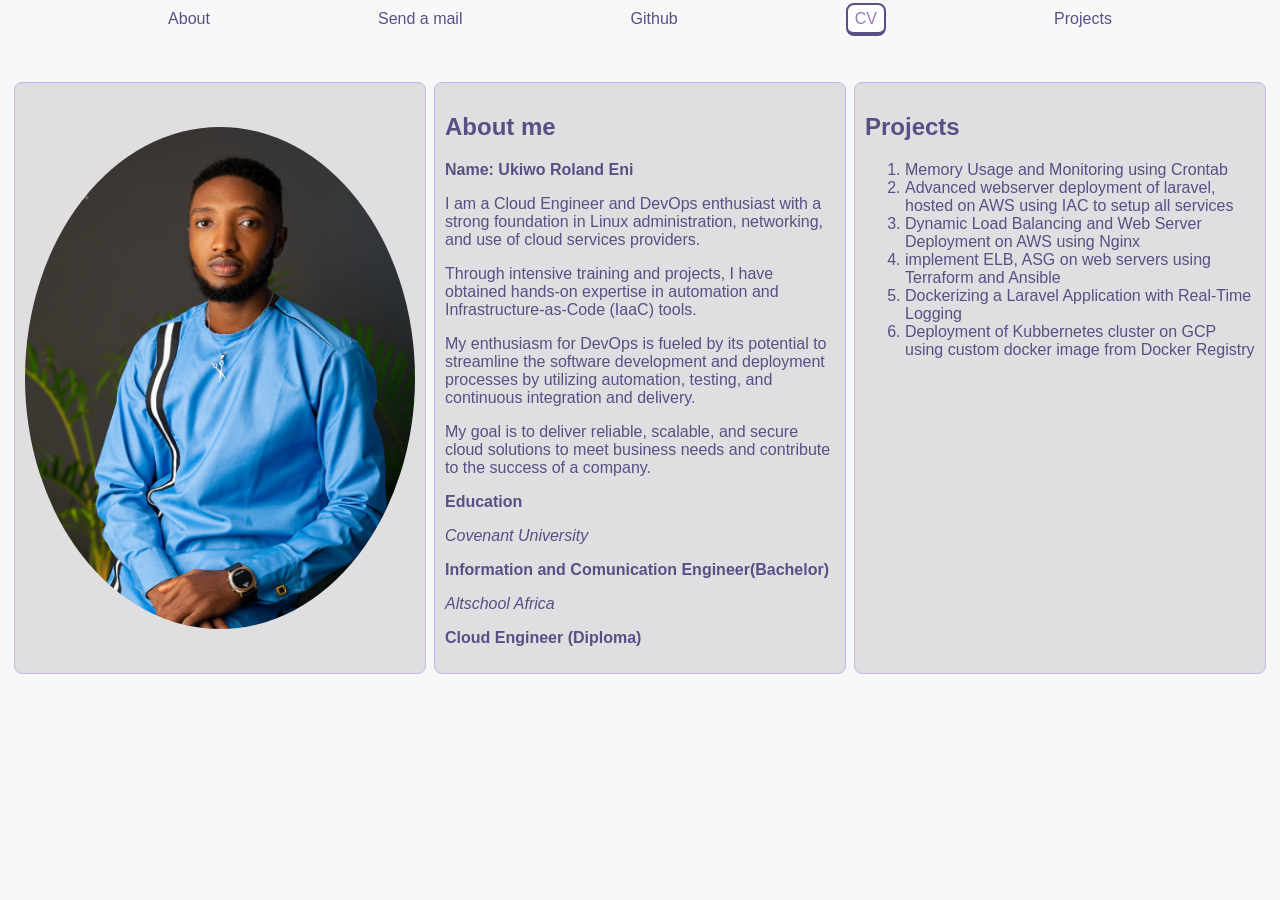
==== index.html @ a283a252 "Edited education" ====
<!DOCTYPE html>
<html lang="en">
<head>
    <meta charset="UTF-8">
    <meta http-equiv="X-UA-Compatible" content="IE=edge">
    <meta name="viewport" content="width=device-width, initial-scale=1.0">
    <link rel="stylesheet" href="style.css">
    <title>cloud Engineer</title>
</head> 
<body>
  <nav class="navbar">
    <div><a href="#">About</a> </div>                 
    <div><a href="rolanduk.re@gmail.com">Send a mail </a></div>
    <div><a href="https://github.com/rolandeni">Github</a></div>
    <div> <a class="CV" href="https://drive.google.com/file/d/1hPPJuCdXybbjwdr3SF__PmATPh3FpySi/view?usp=sharing">CV</a></div>
    <div> <a href="#projects">Projects</a></div>
  </nav>
  
<section class="container">
  <div class="column">
    <img src="images/roland.jpg" alt="personal picture">
  </div>

  <div class="column">
    <header> <h1>About me</h1></header>
    <Strong>Name:  Ukiwo Roland Eni </Strong>  
    <p>I am a Cloud Engineer and DevOps enthusiast with a strong foundation in Linux administration, networking, and use of cloud services providers. </p>
    <p>Through intensive training and projects, I have obtained hands-on expertise in automation and Infrastructure-as-Code (IaaC) tools. </p> 
    <p>My enthusiasm for DevOps is fueled by its potential to streamline the software development and deployment processes by utilizing automation, testing, and continuous integration and delivery. </p>
    <p>My goal is to deliver reliable, scalable, and secure cloud solutions to meet business needs and contribute to the success of a company.</p>
    
    <p><strong>Education</strong></p>
    <em>Covenant University </em>
    <p><strong> Information and Comunication Engineer(Bachelor) </strong></p>
    <em>Altschool Africa</em>
    <p><strong>Cloud Engineer (Diploma) </strong></p>
  </div>

  
  <div class="column">
    <header>
      <h1>Projects</h1>
    
    </header>
    <div id="Some projects">
    
      <ol>
      <li><a href="https://github.com/rolandeni/altschool-cloud-exercises-/tree/main/ex7"> Memory Usage and Monitoring using Crontab</a></li>
      <li><a href="https://github.com/rolandeni/Ansible-for-AWS.git">Advanced webserver deployment of laravel, hosted on AWS using IAC to setup all services</a></li>
    
      <li><a href="https://github.com/rolandeni/AWS-challenge-with-VPC">Dynamic Load Balancing and Web Server Deployment on AWS using Nginx</a></li>
      <li><a href="https://github.com/rolandeni/Terraform-project1-.git">implement ELB, ASG on web servers using Terraform and Ansible </a></li>
      <li><a href="https://github.com/rolandeni/LaravelDocker.git">Dockerizing a Laravel Application with Real-Time Logging</a></li>
      <li><a href="https://github.com/rolandeni">Deployment of Kubbernetes cluster on GCP using custom docker image from Docker Registry </a></li>
  
      </ol>

  <div>
  </div>
</section>

</body>
</html>
---- style.css ----
body{
    margin: 0;
    padding: 0;
    font-family: 'Lucida Sans', 'Lucida Sans Regular', 'Lucida Grande', 'Lucida Sans Unicode', Geneva, Verdana, sans-serif;
    background-color: #f8f8f8;
    color: rgb(87, 80, 133);

  }
 
.navbar{
 display: flex; 
 padding-top: 10px;
 justify-content: space-evenly;
}
a:link {
  color: rgb(87, 80, 133);
  text-decoration: none;
}
a:visited {
  color: rgba(112, 60, 160, 0.87);
}
a:hover {
  color: rgb(191, 154, 231);
  cursor: pointer
}
.CV {
  background-color: white;
  color: rgb(148, 124, 187)!important;
  border: 2px solid rgb(87, 80, 133);
  border-bottom: 4px solid rgb(87, 80, 133);
  padding: 5px 7px;
  text-align: center;
  text-decoration: none;
  border-radius: 8px;
} 
.CV:hover {
  color: rgb(204, 177, 234)!important
}
.container{
  margin: 50px 10px;
  display: flex;
  flex-flow: row wrap; 
  justify-content: center; 
}
.column {
  flex: 1;
  border: 1px solid rgb(204, 177, 234);
  margin: 4px;
  padding: 10px;
  background:rgb(223, 222, 224);
  border-radius: 8px;
}
.column:first-child{
 align-items: center;
 justify-content: center;
 display: flex;
} 
img {
  border-radius: 50%;
  width: 100%;    
}
.img:hover {
  cursor: pointer;
}

#projects li {
    padding: 10px 0; 
  }

@media screen and (max-width: 980px) {
  .container .column {
  margin-bottom: 5px;
  flex-basis: 40%;
}
}        
@media screen and (max-width: 680px) {
  .container .column {
  flex-basis: 100%;
  margin: 0 0 10px 0;
}
}
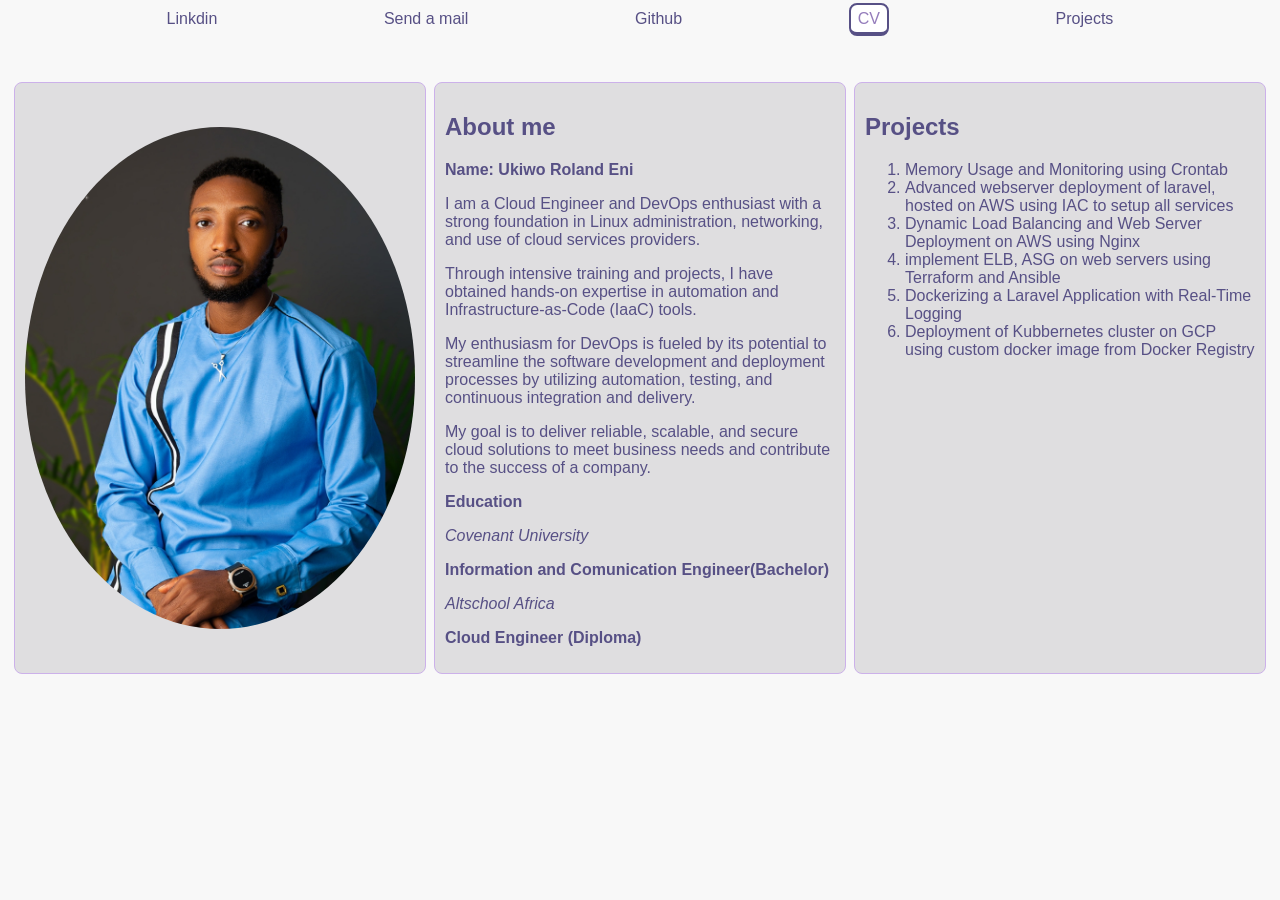
==== commit 0d58b38a: "Updated" ====
--- a/index.html
+++ b/index.html
@@ -9,10 +9,10 @@
 </head> 
 <body>
   <nav class="navbar">
-    <div><a href="#">About</a> </div>                 
+    <div><a href="https://www.linkedin.com/in/roland-eni">Linkdin</a> </div>                 
     <div><a href="rolanduk.re@gmail.com">Send a mail </a></div>
     <div><a href="https://github.com/rolandeni">Github</a></div>
-    <div> <a class="CV" href="https://drive.google.com/file/d/1hPPJuCdXybbjwdr3SF__PmATPh3FpySi/view?usp=sharing">CV</a></div>
+    <div> <a class="CV" href="https://drive.google.com/file/d/1mrvPmRD2rPSmB8YSKBp--JpYYjv062h5/view?usp=drivesdk">CV</a></div>
     <div> <a href="#projects">Projects</a></div>
   </nav>
   
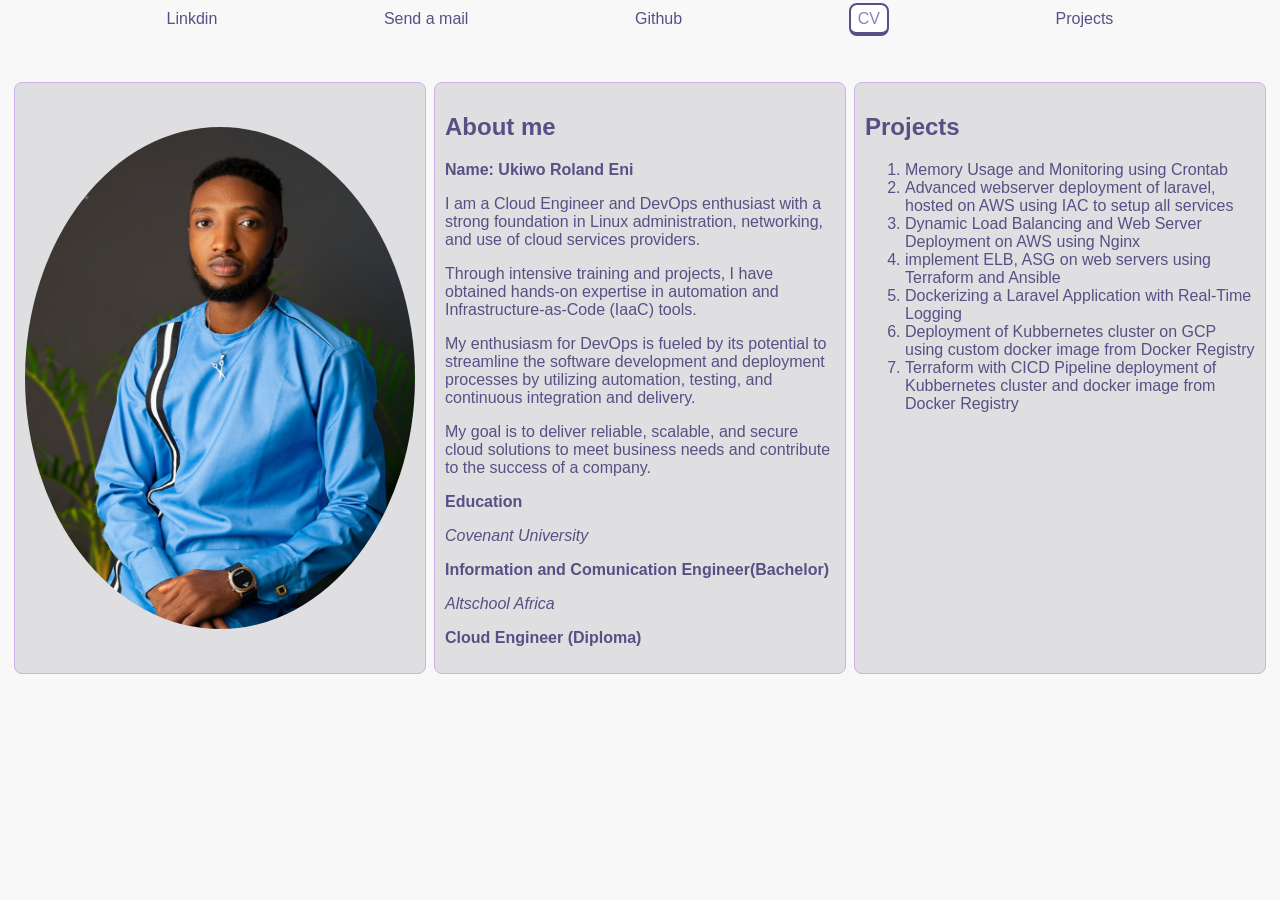
==== commit 1359ac76: "Updated" ====
--- a/index.html
+++ b/index.html
@@ -9,7 +9,7 @@
 </head> 
 <body>
   <nav class="navbar">
-    <div><a href="https://www.linkedin.com/in/roland-eni">Linkdin</a> </div>                 
+    <div><a href="https://www.linkedin.com/in/roland-eni">Linkdin</a></div>                 
     <div><a href="rolanduk.re@gmail.com">Send a mail </a></div>
     <div><a href="https://github.com/rolandeni">Github</a></div>
     <div> <a class="CV" href="https://drive.google.com/file/d/1mrvPmRD2rPSmB8YSKBp--JpYYjv062h5/view?usp=drivesdk">CV</a></div>
@@ -52,6 +52,7 @@
       <li><a href="https://github.com/rolandeni/Terraform-project1-.git">implement ELB, ASG on web servers using Terraform and Ansible </a></li>
       <li><a href="https://github.com/rolandeni/LaravelDocker.git">Dockerizing a Laravel Application with Real-Time Logging</a></li>
       <li><a href="https://github.com/rolandeni">Deployment of Kubbernetes cluster on GCP using custom docker image from Docker Registry </a></li>
+      <li><a href="https://github.com/rolandeni/terraform-Exam">Terraform with CICD Pipeline deployment of Kubbernetes cluster and docker image from Docker Registry </a></li>
   
       </ol>
 
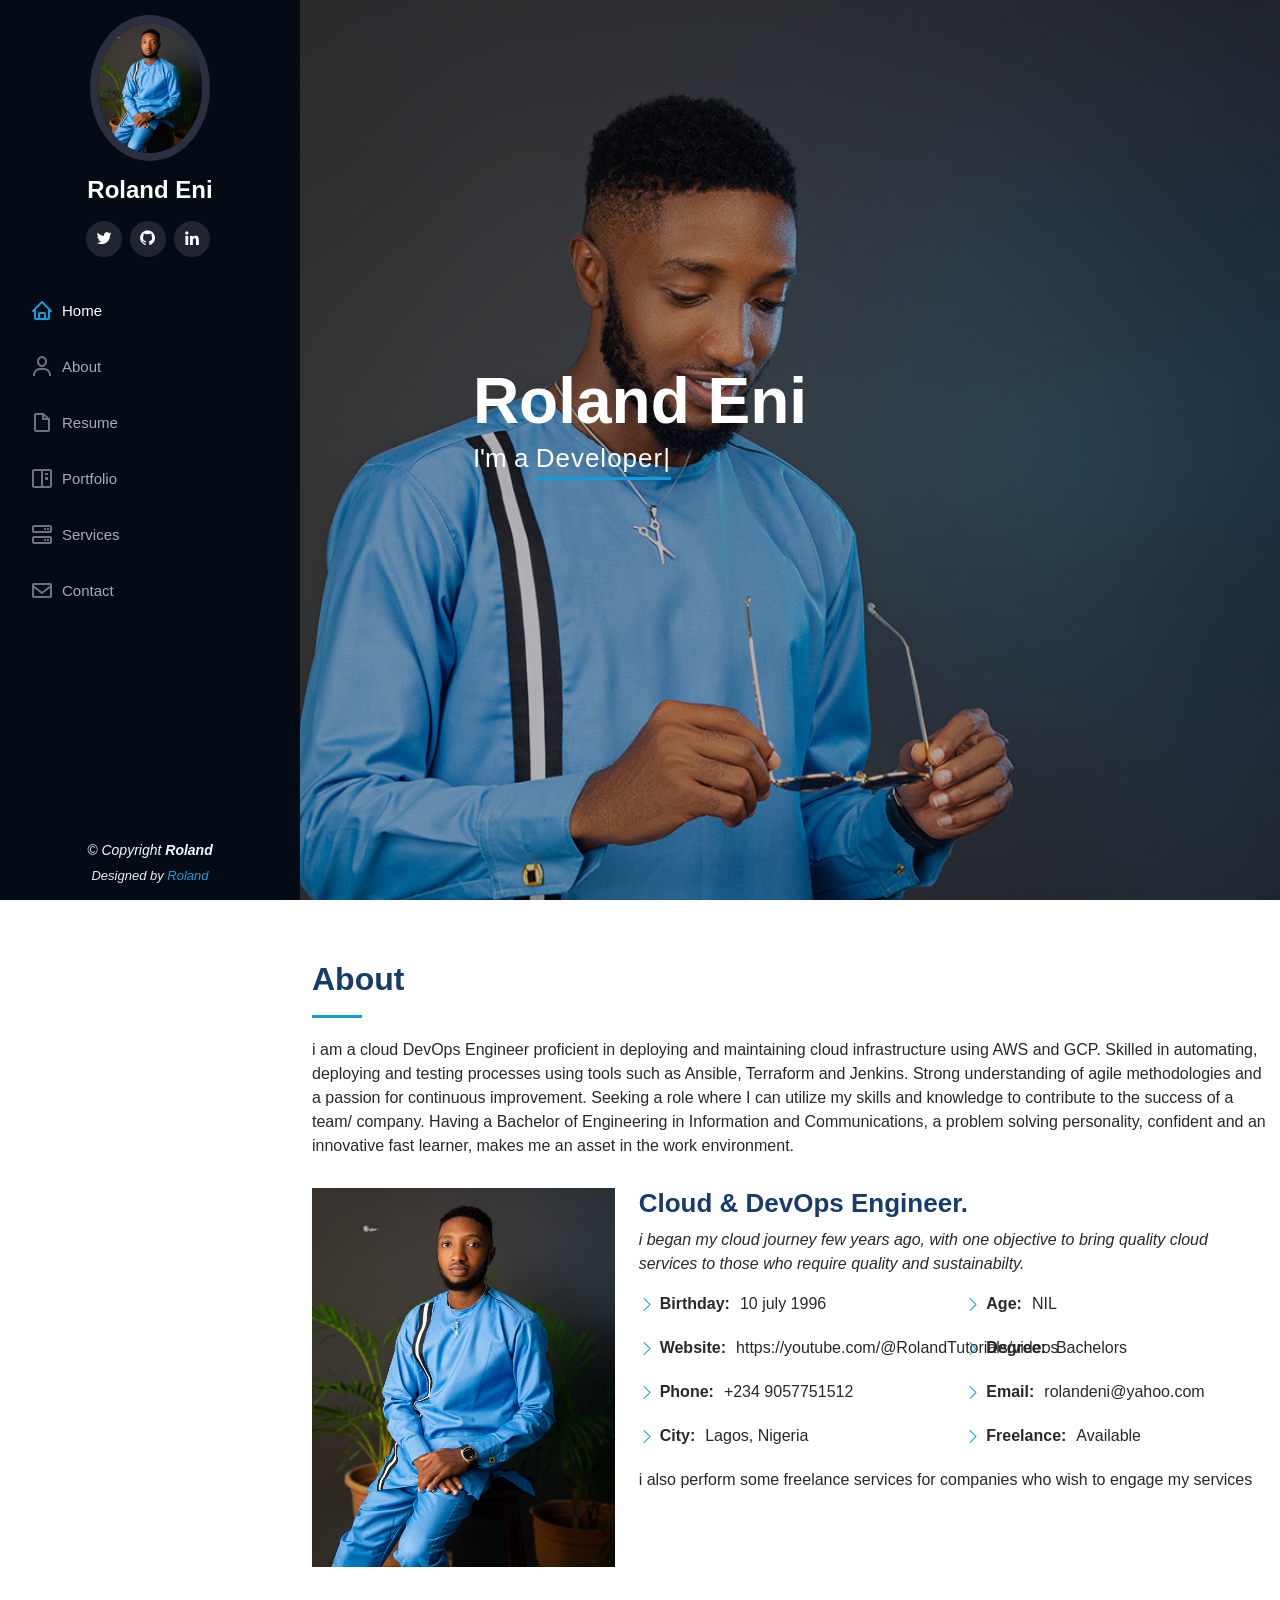
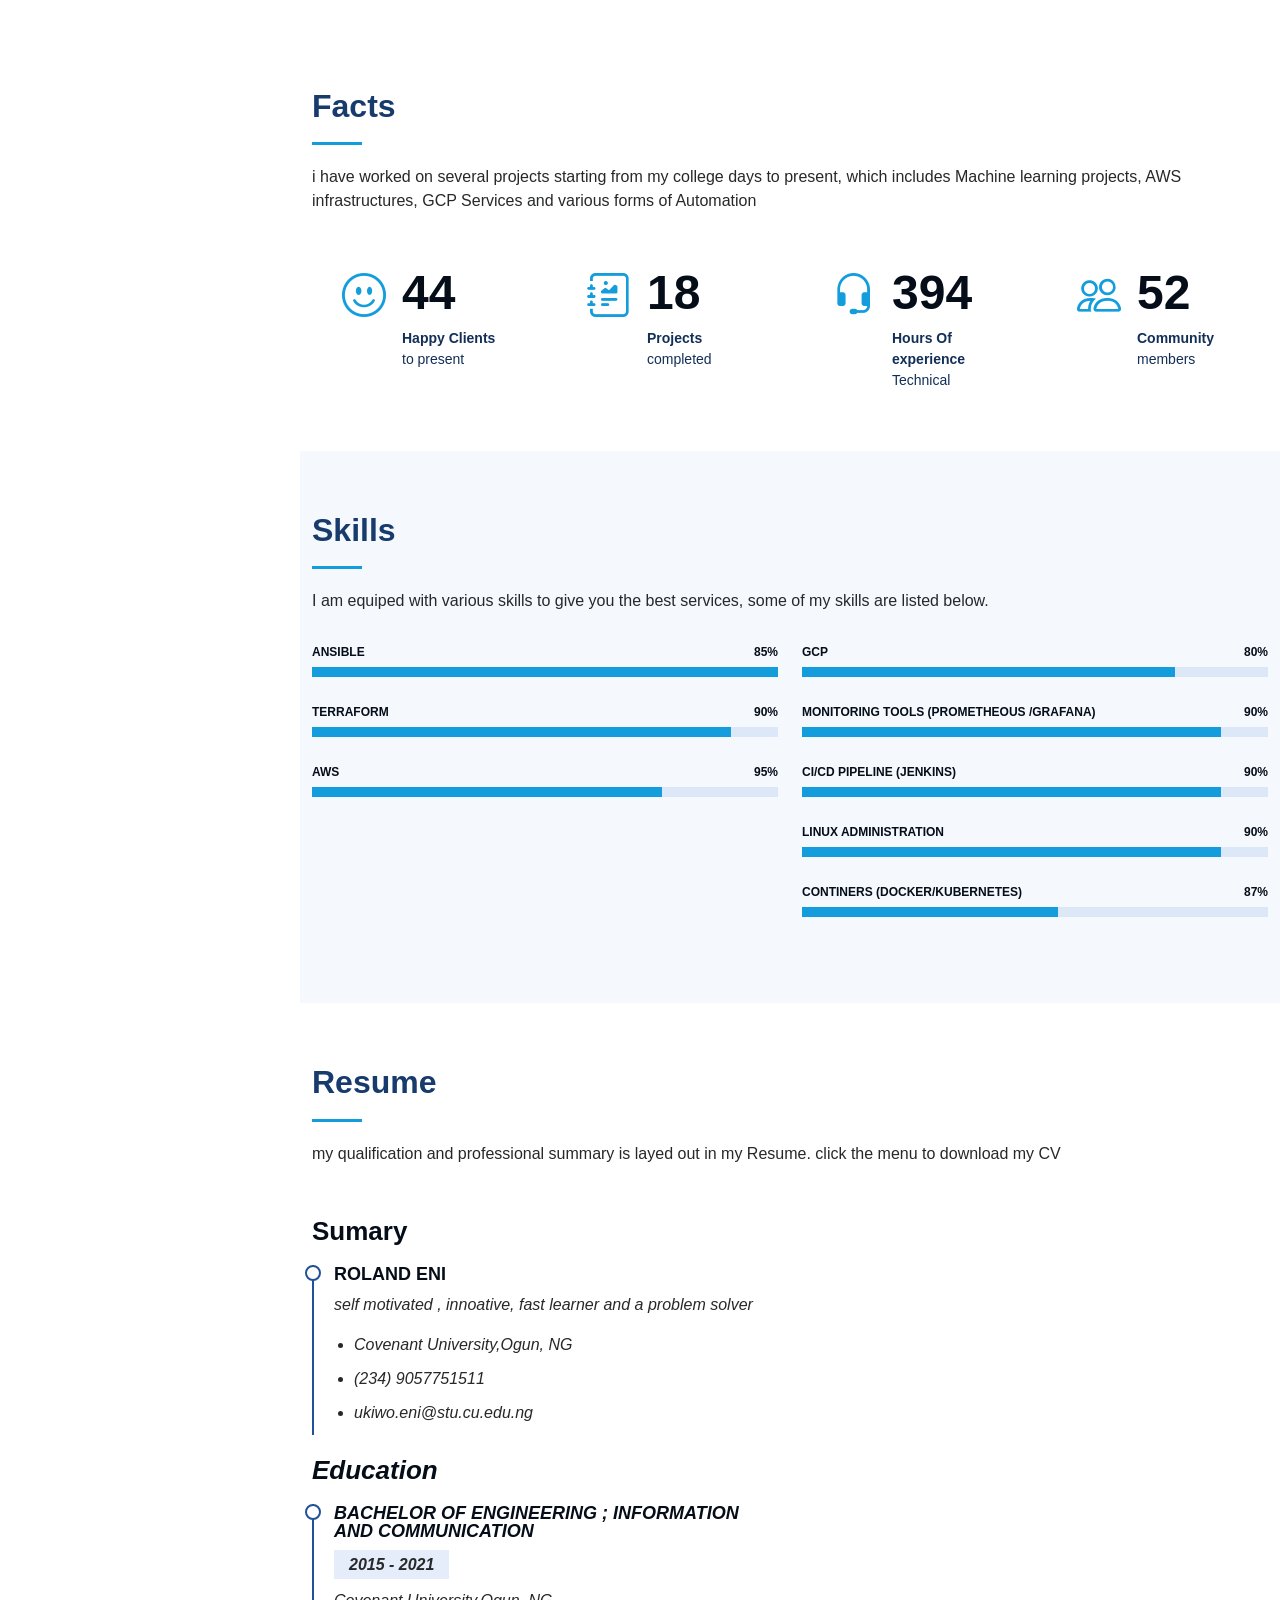
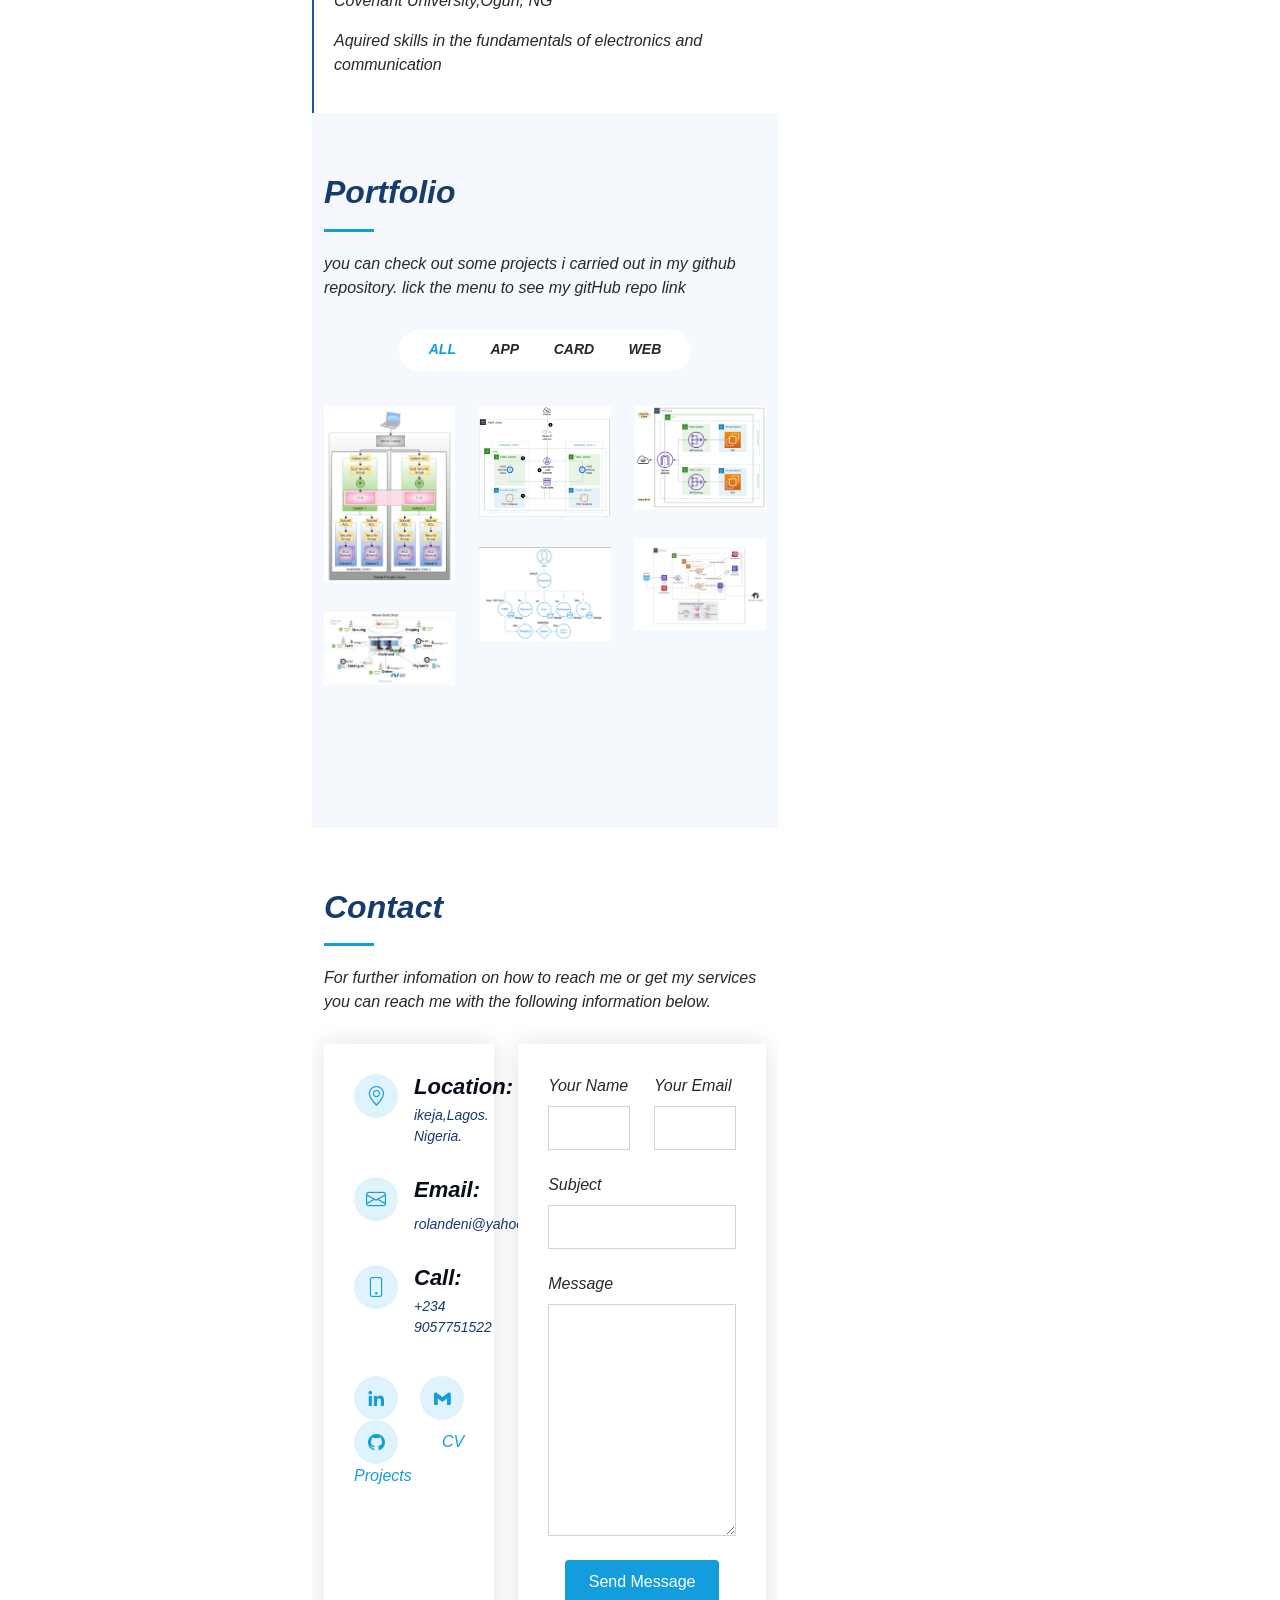
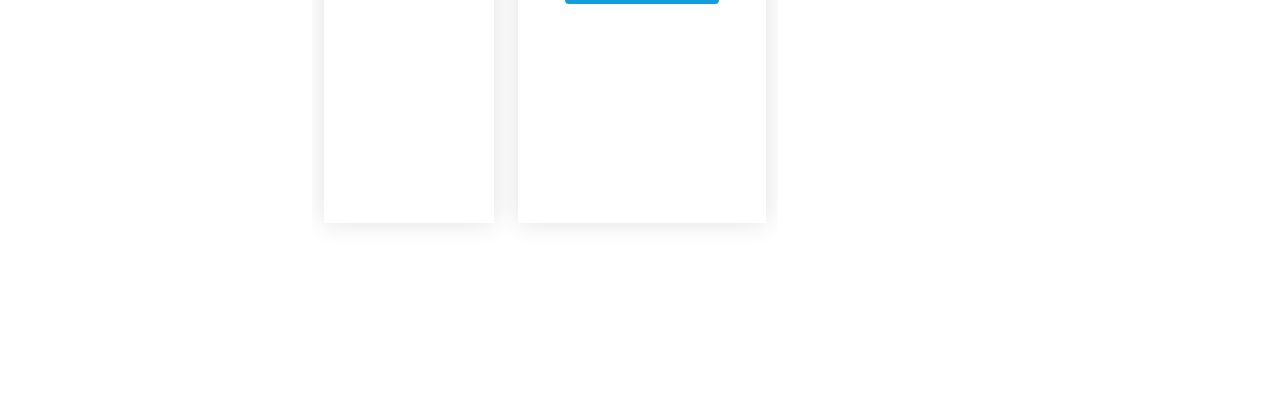
==== commit c9aa78c5: "new" ====
--- a/index.html
+++ b/index.html
@@ -1,64 +1,523 @@
-<!DOCTYPE html>
-<html lang="en">
-<head>
-    <meta charset="UTF-8">
-    <meta http-equiv="X-UA-Compatible" content="IE=edge">
-    <meta name="viewport" content="width=device-width, initial-scale=1.0">
-    <link rel="stylesheet" href="style.css">
-    <title>cloud Engineer</title>
-</head> 
-<body>
-  <nav class="navbar">
-    <div><a href="https://www.linkedin.com/in/roland-eni">Linkdin</a></div>                 
-    <div><a href="rolanduk.re@gmail.com">Send a mail </a></div>
-    <div><a href="https://github.com/rolandeni">Github</a></div>
-    <div> <a class="CV" href="https://drive.google.com/file/d/1mrvPmRD2rPSmB8YSKBp--JpYYjv062h5/view?usp=drivesdk">CV</a></div>
-    <div> <a href="#projects">Projects</a></div>
-  </nav>
-  
-<section class="container">
-  <div class="column">
-    <img src="images/roland.jpg" alt="personal picture">
-  </div>
-
-  <div class="column">
-    <header> <h1>About me</h1></header>
-    <Strong>Name:  Ukiwo Roland Eni </Strong>  
-    <p>I am a Cloud Engineer and DevOps enthusiast with a strong foundation in Linux administration, networking, and use of cloud services providers. </p>
-    <p>Through intensive training and projects, I have obtained hands-on expertise in automation and Infrastructure-as-Code (IaaC) tools. </p> 
-    <p>My enthusiasm for DevOps is fueled by its potential to streamline the software development and deployment processes by utilizing automation, testing, and continuous integration and delivery. </p>
-    <p>My goal is to deliver reliable, scalable, and secure cloud solutions to meet business needs and contribute to the success of a company.</p>
-    
-    <p><strong>Education</strong></p>
-    <em>Covenant University </em>
-    <p><strong> Information and Comunication Engineer(Bachelor) </strong></p>
-    <em>Altschool Africa</em>
-    <p><strong>Cloud Engineer (Diploma) </strong></p>
-  </div>
-
-  
-  <div class="column">
-    <header>
-      <h1>Projects</h1>
-    
-    </header>
-    <div id="Some projects">
-    
-      <ol>
-      <li><a href="https://github.com/rolandeni/altschool-cloud-exercises-/tree/main/ex7"> Memory Usage and Monitoring using Crontab</a></li>
-      <li><a href="https://github.com/rolandeni/Ansible-for-AWS.git">Advanced webserver deployment of laravel, hosted on AWS using IAC to setup all services</a></li>
-    
-      <li><a href="https://github.com/rolandeni/AWS-challenge-with-VPC">Dynamic Load Balancing and Web Server Deployment on AWS using Nginx</a></li>
-      <li><a href="https://github.com/rolandeni/Terraform-project1-.git">implement ELB, ASG on web servers using Terraform and Ansible </a></li>
-      <li><a href="https://github.com/rolandeni/LaravelDocker.git">Dockerizing a Laravel Application with Real-Time Logging</a></li>
-      <li><a href="https://github.com/rolandeni">Deployment of Kubbernetes cluster on GCP using custom docker image from Docker Registry </a></li>
-      <li><a href="https://github.com/rolandeni/terraform-Exam">Terraform with CICD Pipeline deployment of Kubbernetes cluster and docker image from Docker Registry </a></li>
-  
-      </ol>
-
-  <div>
-  </div>
-</section>
-
-</body>
-</html>
+<!DOCTYPE html>
+<html lang="en">
+
+<head>
+  <meta charset="utf-8">
+  <meta content="width=device-width, initial-scale=1.0" name="viewport">
+
+  <title>Demo portfolio - Index</title>
+  <meta content="" name="description">
+  <meta content="" name="keywords">
+
+  <!-- Favicons -->
+  <link href="assets/img/favicon.png" rel="icon">
+  <link href="assets/img/apple-touch-icon.png" rel="apple-touch-icon">
+
+  <!-- Google Fonts -->
+  <link href="https://fonts.googleapis.com/css?family=Open+Sans:300,300i,400,400i,600,600i,700,700i|Raleway:300,300i,400,400i,500,500i,600,600i,700,700i|Poppins:300,300i,400,400i,500,500i,600,600i,700,700i" rel="stylesheet">
+
+  <!-- Vendor CSS Files -->
+  <link href="assets/vendor/aos/aos.css" rel="stylesheet">
+  <link href="assets/vendor/bootstrap/css/bootstrap.min.css" rel="stylesheet">
+  <link href="assets/vendor/bootstrap-icons/bootstrap-icons.css" rel="stylesheet">
+  <link href="assets/vendor/boxicons/css/boxicons.min.css" rel="stylesheet">
+  <link href="assets/vendor/glightbox/css/glightbox.min.css" rel="stylesheet">
+  <link href="assets/vendor/swiper/swiper-bundle.min.css" rel="stylesheet">
+
+  <!-- Template Main CSS File -->
+  <link href="assets/css/style.css" rel="stylesheet">
+
+  <!-- =======================================================
+  * Template Name: Roland - v3.10.0
+  * Template URL: https://Roland.com/Roland-bootstrap-portfolio-websites-template/
+  * Author: Roland.com
+  * License: https://Roland.com/license/
+  ======================================================== -->
+</head>
+
+<body>
+
+  <!-- ======= Mobile nav toggle button ======= -->
+  <i class="bi bi-list mobile-nav-toggle d-xl-none"></i>
+
+  <!-- ======= Header ======= -->
+  <header id="header">
+    <div class="d-flex flex-column">
+
+      <div class="profile">
+        <img src="assets/img/1profile-img.jpg" alt="" class="img-fluid rounded-circle">
+        <h1 class="text-light"><a href="index.html">Roland Eni</a></h1>
+        <div class="social-links mt-3 text-center">
+          <a href="#" class="twitter"><i class="bx bxl-twitter"></i></a>
+
+          <a href="#" class="Github"><i class="bx bxl-github"></i></a>
+          <a href="#" class="linkedin"><i class="bx bxl-linkedin"></i></a>
+        </div>
+      </div>
+
+      <nav id="navbar" class="nav-menu navbar">
+        <ul>
+          <li><a href="#hero" class="nav-link scrollto active"><i class="bx bx-home"></i> <span>Home</span></a></li>
+          <li><a href="#about" class="nav-link scrollto"><i class="bx bx-user"></i> <span>About</span></a></li>
+          <li><a href="#resume" class="nav-link scrollto"><i class="bx bx-file-blank"></i> <span>Resume</span></a></li>
+          <li><a href="#portfolio" class="nav-link scrollto"><i class="bx bx-book-content"></i> <span>Portfolio</span></a></li>
+          <li><a href="#services" class="nav-link scrollto"><i class="bx bx-server"></i> <span>Services</span></a></li>
+          <li><a href="#contact" class="nav-link scrollto"><i class="bx bx-envelope"></i> <span>Contact</span></a></li>
+        </ul>
+      </nav><!-- .nav-menu -->
+    </div>
+  </header><!-- End Header -->
+
+  <!-- ======= Hero Section ======= -->
+  <section id="hero" class="d-flex flex-column justify-content-center align-items-center">
+    <div class="hero-container" data-aos="fade-in">
+      
+      <h1>Roland Eni</h1>
+      <p>I'm a <span class="typed" data-typed-items="Developer, Freelancer, Cloud ENgineer"></span></p>
+    </div>
+  </section><!-- End Hero -->
+
+  <main id="main">
+
+    <!-- ======= About Section ======= -->
+    <section id="about" class="about">
+      <div class="container">
+
+        <div class="section-title">
+          <h2>About</h2>
+          <p>i am a cloud DevOps Engineer proficient in deploying and maintaining cloud infrastructure using AWS and GCP. Skilled in automating, deploying and testing processes using tools such as Ansible, Terraform and Jenkins. Strong understanding of agile methodologies and a passion for continuous improvement. Seeking a role where I can utilize my skills and knowledge to contribute to the success of a team/ company. Having a Bachelor of Engineering in Information and Communications, a problem solving personality, confident and an innovative fast learner, makes me an asset in the work environment.</div>
+
+        <div class="row">
+          <div class="col-lg-4" data-aos="fade-right">
+            <img src="assets/img/1profile-img.jpg" class="img-fluid" alt="">
+          </div>
+          <div class="col-lg-8 pt-4 pt-lg-0 content" data-aos="fade-left">
+            <h3>Cloud &amp; DevOps Engineer.</h3>
+            <p class="fst-italic">
+              i began my cloud journey few years ago, with one objective to bring quality cloud services to those who require quality and sustainabilty.
+            </p>
+            <div class="row">
+              <div class="col-lg-6">
+                <ul>
+                  <li><i class="bi bi-chevron-right"></i> <strong>Birthday:</strong> <span>10 july 1996</span></li>
+                  <li><i class="bi bi-chevron-right"></i> <strong>Website:</strong> <span>https://youtube.com/@RolandTutorials/videos</span></li>
+                  <li><i class="bi bi-chevron-right"></i> <strong>Phone:</strong> <span>+234 9057751512</span></li>
+                  <li><i class="bi bi-chevron-right"></i> <strong>City:</strong> <span>Lagos, Nigeria</span></li>
+                </ul>
+              </div>
+              <div class="col-lg-6">
+                <ul>
+                  <li><i class="bi bi-chevron-right"></i> <strong>Age:</strong> <span>NIL</span></li>
+                  <li><i class="bi bi-chevron-right"></i> <strong>Degree:</strong> <span>Bachelors</span></li>
+                  <li><i class="bi bi-chevron-right"></i> <strong>Email:</strong> <span>rolandeni@yahoo.com</span></li>
+                  <li><i class="bi bi-chevron-right"></i> <strong>Freelance:</strong> <span>Available</span></li>
+                </ul>
+              </div>
+            </div>
+            <p>
+              i also perform some freelance services for companies who wish to engage my services  </p>
+          </div>
+        </div>
+
+      </div>
+    </section><!-- End About Section -->
+
+    <!-- ======= Facts Section ======= -->
+    <section id="facts" class="facts">
+      <div class="container">
+
+        <div class="section-title">
+          <h2>Facts</h2>
+          <p>i have worked on several projects starting from my college days to present, which includes Machine learning projects, AWS infrastructures, GCP Services and various forms of Automation</div>
+
+        <div class="row no-gutters">
+
+          <div class="col-lg-3 col-md-6 d-md-flex align-items-md-stretch" data-aos="fade-up">
+            <div class="count-box">
+              <i class="bi bi-emoji-smile"></i>
+              <span data-purecounter-start="0" data-purecounter-end="50" data-purecounter-duration="1" class="purecounter"></span>
+              <p><strong>Happy Clients</strong> to present</p>
+            </div>
+          </div>
+
+          <div class="col-lg-3 col-md-6 d-md-flex align-items-md-stretch" data-aos="fade-up" data-aos-delay="100">
+            <div class="count-box">
+              <i class="bi bi-journal-richtext"></i>
+              <span data-purecounter-start="0" data-purecounter-end="21" data-purecounter-duration="1" class="purecounter"></span>
+              <p><strong>Projects</strong> completed</p>
+            </div>
+          </div>
+
+          <div class="col-lg-3 col-md-6 d-md-flex align-items-md-stretch" data-aos="fade-up" data-aos-delay="200">
+            <div class="count-box">
+              <i class="bi bi-headset"></i>
+              <span data-purecounter-start="0" data-purecounter-end="453" data-purecounter-duration="1" class="purecounter"></span>
+              <p><strong>Hours Of experience</strong> Technical </p>
+            </div>
+          </div>
+
+          <div class="col-lg-3 col-md-6 d-md-flex align-items-md-stretch" data-aos="fade-up" data-aos-delay="300">
+            <div class="count-box">
+              <i class="bi bi-people"></i>
+              <span data-purecounter-start="0" data-purecounter-end="60" data-purecounter-duration="1" class="purecounter"></span>
+              <p><strong>Community </strong> members</p>
+            </div>
+          </div>
+
+        </div>
+
+      </div>
+    </section><!-- End Facts Section -->
+
+    <!-- ======= Skills Section ======= -->
+    <section id="skills" class="skills section-bg">
+      <div class="container">
+
+        <div class="section-title">
+          <h2>Skills</h2>
+          <p>
+           I am equiped with various skills to give you the best services, some of my skills are listed below.   
+          </div>
+
+        <div class="row skills-content">
+
+          <div class="col-lg-6" data-aos="fade-up">
+
+            <div class="progress">
+              <span class="skill">Ansible <i class="val">85%</i></span>
+              <div class="progress-bar-wrap">
+                <div class="progress-bar" role="progressbar" aria-valuenow="100" aria-valuemin="0" aria-valuemax="100"></div>
+              </div>
+            </div>
+
+            <div class="progress">
+              <span class="skill">Terraform <i class="val">90%</i></span>
+              <div class="progress-bar-wrap">
+                <div class="progress-bar" role="progressbar" aria-valuenow="90" aria-valuemin="0" aria-valuemax="100"></div>
+              </div>
+            </div>
+
+            <div class="progress">
+              <span class="skill">AWS <i class="val">95%</i></span>
+              <div class="progress-bar-wrap">
+                <div class="progress-bar" role="progressbar" aria-valuenow="75" aria-valuemin="0" aria-valuemax="100"></div>
+              </div>
+            </div>
+
+          </div>
+
+          <div class="col-lg-6" data-aos="fade-up" data-aos-delay="100">
+
+            <div class="progress">
+              <span class="skill">GCP <i class="val">80%</i></span>
+              <div class="progress-bar-wrap">
+                <div class="progress-bar" role="progressbar" aria-valuenow="80" aria-valuemin="0" aria-valuemax="100"></div>
+              </div>
+            </div>
+
+            
+            <div class="progress">
+              <span class="skill">Monitoring Tools (Prometheous /Grafana) <i class="val">90%</i></span>
+              <div class="progress-bar-wrap">
+                <div class="progress-bar" role="progressbar" aria-valuenow="90" aria-valuemin="0" aria-valuemax="100"></div>
+              </div>
+            </div>
+
+            <div class="progress">
+              <span class="skill">CI/CD Pipeline (jenkins) <i class="val">90%</i></span>
+              <div class="progress-bar-wrap">
+                <div class="progress-bar" role="progressbar" aria-valuenow="90" aria-valuemin="0" aria-valuemax="100"></div>
+              </div>
+            </div>
+
+
+            <div class="progress">
+              <span class="skill">linux administration <i class="val">90%</i></span>
+              <div class="progress-bar-wrap">
+                <div class="progress-bar" role="progressbar" aria-valuenow="90" aria-valuemin="0" aria-valuemax="100"></div>
+              </div>
+            </div>
+
+            <div class="progress">
+              <span class="skill">Continers (Docker/Kubernetes) <i class="val">87%</i></span>
+              <div class="progress-bar-wrap">
+                <div class="progress-bar" role="progressbar" aria-valuenow="55" aria-valuemin="0" aria-valuemax="100"></div>
+              </div>
+            </div>
+
+          </div>
+
+        </div>
+
+      </div>
+    </section><!-- End Skills Section -->
+
+    <!-- ======= Resume Section ======= -->
+    <section id="resume" class="resume">
+      <div class="container">
+
+        <div class="section-title">
+          <h2>Resume</h2>
+          <p> 
+          my qualification and professional summary is layed out in my Resume. click the menu to download my CV  
+          </div>
+
+        <div class="row">
+          <div class="col-lg-6" data-aos="fade-up">
+            <h3 class="resume-title">Sumary</h3>
+            <div class="resume-item pb-0">
+              <h4>Roland Eni</h4>
+              <p><em>
+                self motivated , innoative, fast learner and a problem solver
+                <ul>
+                <li>Covenant University,Ogun, NG</li>
+                <li>(234) 9057751511</li>
+                <li>ukiwo.eni@stu.cu.edu.ng</li>
+              </ul>
+            </div>
+
+            <h3 class="resume-title">Education</h3>
+            <div class="resume-item">
+              <h4>Bachelor of Engineering ; Information and communication</h4>
+              <h5>2015 - 2021</h5>
+              <p><em>Covenant University,Ogun, NG</em></p>
+              <p>Aquired skills in the fundamentals of electronics and communication</p>
+            </div>
+           
+
+    <!-- ======= Portfolio Section ======= -->
+    <section id="portfolio" class="portfolio section-bg">
+      <div class="container">
+
+        <div class="section-title">
+          <h2>Portfolio</h2>
+          <p> you can check out some projects i carried out  in my github repository. lick the menu to see my gitHub repo link </div>
+
+        <div class="row" data-aos="fade-up">
+          <div class="col-lg-12 d-flex justify-content-center">
+            <ul id="portfolio-flters">
+              <li data-filter="*" class="filter-active">All</li>
+              <li data-filter=".filter-app">App</li>
+              <li data-filter=".filter-card">Card</li>
+              <li data-filter=".filter-web">Web</li>
+            </ul>
+          </div>
+        </div>
+
+        <div class="row portfolio-container" data-aos="fade-up" data-aos-delay="100">
+
+          <div class="col-lg-4 col-md-6 portfolio-item filter-app">
+            <div class="portfolio-wrap">
+              <img src="assets/img/portfolio/portfolio-1.jpg" class="img-fluid" alt="">
+              <div class="portfolio-links">
+                <a href="assets/img/portfolio/portfolio-1.jpg" data-gallery="portfolioGallery" class="portfolio-lightbox" title="App 1"><i class="bx bx-plus"></i></a>
+                <a href="portfolio-details.html" title="More Details"><i class="bx bx-link"></i></a>
+              </div>
+            </div>
+          </div>
+
+          <div class="col-lg-4 col-md-6 portfolio-item filter-web">
+            <div class="portfolio-wrap">
+              <img src="assets/img/portfolio/portfolio-2.jpg" class="img-fluid" alt="">
+              <div class="portfolio-links">
+                <a href="assets/img/portfolio/portfolio-2.jpg" data-gallery="portfolioGallery" class="portfolio-lightbox" title="Web 3"><i class="bx bx-plus"></i></a>
+                <a href="portfolio-details.html" title="More Details"><i class="bx bx-link"></i></a>
+              </div>
+            </div>
+          </div>
+
+          <div class="col-lg-4 col-md-6 portfolio-item filter-app">
+            <div class="portfolio-wrap">
+              <img src="assets/img/portfolio/portfolio-3.jpg" class="img-fluid" alt="">
+              <div class="portfolio-links">
+                <a href="assets/img/portfolio/portfolio-3.jpg" data-gallery="portfolioGallery" class="portfolio-lightbox" title="App 2"><i class="bx bx-plus"></i></a>
+                <a href="portfolio-details.html" title="More Details"><i class="bx bx-link"></i></a>
+              </div>
+            </div>
+          </div>
+
+          <div class="col-lg-4 col-md-6 portfolio-item filter-card">
+            <div class="portfolio-wrap">
+              <img src="assets/img/portfolio/portfolio-4.jpg" class="img-fluid" alt="">
+              <div class="portfolio-links">
+                <a href="assets/img/portfolio/portfolio-4.jpg" data-gallery="portfolioGallery" class="portfolio-lightbox" title="Card 2"><i class="bx bx-plus"></i></a>
+                <a href="portfolio-details.html" title="More Details"><i class="bx bx-link"></i></a>
+              </div>
+            </div>
+          </div>
+
+          <div class="col-lg-4 col-md-6 portfolio-item filter-web">
+            <div class="portfolio-wrap">
+              <img src="assets/img/portfolio/portfolio-5.jpg" class="img-fluid" alt="">
+              <div class="portfolio-links">
+                <a href="assets/img/portfolio/portfolio-5.jpg" data-gallery="portfolioGallery" class="portfolio-lightbox" title="Web 2"><i class="bx bx-plus"></i></a>
+                <a href="portfolio-details.html" title="More Details"><i class="bx bx-link"></i></a>
+              </div>
+            </div>
+          </div>
+
+          <div class="col-lg-4 col-md-6 portfolio-item filter-app">
+            <div class="portfolio-wrap">
+              <img src="assets/img/portfolio/portfolio-6.jpg" class="img-fluid" alt="">
+              <div class="portfolio-links">
+                <a href="assets/img/portfolio/portfolio-6.jpg" data-gallery="portfolioGallery" class="portfolio-lightbox" title="App 3"><i class="bx bx-plus"></i></a>
+                <a href="portfolio-details.html" title="More Details"><i class="bx bx-link"></i></a>
+              </div>
+            </div>
+          </div>
+
+          <div class="col-lg-4 col-md-6 portfolio-item filter-card">
+            <div class="portfolio-wrap">
+              <img src="assets/img/portfolio/portfolio-7.jpg" class="img-fluid" alt="">
+              <div class="portfolio-links">
+                <a href="assets/img/portfolio/portfolio-7.jpg" data-gallery="portfolioGallery" class="portfolio-lightbox" title="Card 1"><i class="bx bx-plus"></i></a>
+                <a href="portfolio-details.html" title="More Details"><i class="bx bx-link"></i></a>
+              </div>
+            </div>
+          </div>
+
+          <div class="col-lg-4 col-md-6 portfolio-item filter-card">
+            <div class="portfolio-wrap">
+              <img src="assets/img/portfolio/portfolio-8.jpg" class="img-fluid" alt="">
+              <div class="portfolio-links">
+                <a href="assets/img/portfolio/portfolio-8.jpg" data-gallery="portfolioGallery" class="portfolio-lightbox" title="Card 3"><i class="bx bx-plus"></i></a>
+                <a href="portfolio-details.html" title="More Details"><i class="bx bx-link"></i></a>
+              </div>
+            </div>
+          </div>
+
+          <div class="col-lg-4 col-md-6 portfolio-item filter-web">
+            <div class="portfolio-wrap">
+              <img src="assets/img/portfolio/portfolio-9.jpg" class="img-fluid" alt="">
+              <div class="portfolio-links">
+                <a href="assets/img/portfolio/portfolio-9.jpg" data-gallery="portfolioGallery" class="portfolio-lightbox" title="Web 3"><i class="bx bx-plus"></i></a>
+                <a href="portfolio-details.html" title="More Details"><i class="bx bx-link"></i></a>
+              </div>
+            </div>
+          </div>
+
+        </div>
+
+      </div>
+    </section><!-- End Portfolio Section -->
+
+   
+   
+    <!-- ======= Contact Section ======= -->
+    <section id="contact" class="contact">
+      <div class="container">
+
+        <div class="section-title">
+          <h2>Contact</h2>
+          <p>For further infomation  on how to reach me or get my services you can reach me with the following information below.</p>
+        </div>
+
+        <div class="row" data-aos="fade-in">
+
+          <div class="col-lg-5 d-flex align-items-stretch">
+            <div class="info">
+              <div class="address">
+                <i class="bi bi-geo-alt"></i>
+                <h4>Location:</h4>
+                <p>ikeja,Lagos. Nigeria.</p>
+              </div>
+
+              <div class="email">
+                <i class="bi bi-envelope"></i>
+                <h4>Email:</h4>
+                <p>rolandeni@yahoo.com</p>
+              </div>
+
+              <div class="phone">
+                <i class="bi bi-phone"></i>
+                <h4>Call:</h4>
+                <p>+234 9057751522</p>
+              </div>
+              <nav class="navbar">
+                <div><a href="https://www.linkedin.com/in/roland-eni"><i class="bx bxl-linkedin"></i></a></div>                 
+                <div><a href="rolanduk.re@gmail.com"><i class="bx bxl-gmail"></i></a></div>
+                <div><a href="https://github.com/rolandeni"><i class="bx bxl-github"></i></a></div>
+                <div> <a class="CV" href="https://drive.google.com/file/d/1mrvPmRD2rPSmB8YSKBp--JpYYjv062h5/view?usp=drivesdk">CV</a></div>
+                <div> <a href="#">Projects</a></div>
+              </nav>
+
+            
+              
+
+              <iframe src="https://www.google.com/maps/embed?pb=!1m14!1m8!1m3!1d12097.433213460943!2d-74.0062269!3d40.7101282!3m2!1i1024!2i768!4f13.1!3m3!1m2!1s0x0%3A0xb89d1fe6bc499443!2sDowntown+Conference+Center!5e0!3m2!1smk!2sbg!4v1539943755621" frameborder="0" style="border:0; width: 100%; height: 290px;" allowfullscreen></iframe>
+            </div>
+
+          </div>
+
+          <div class="col-lg-7 mt-5 mt-lg-0 d-flex align-items-stretch">
+            <form action="forms/contact.php" method="post" role="form" class="php-email-form">
+              <div class="row">
+                <div class="form-group col-md-6">
+                  <label for="name">Your Name</label>
+                  <input type="text" name="name" class="form-control" id="name" required>
+                </div>
+                <div class="form-group col-md-6">
+                  <label for="name">Your Email</label>
+                  <input type="email" class="form-control" name="email" id="email" required>
+                </div>
+              </div>
+              <div class="form-group">
+                <label for="name">Subject</label>
+                <input type="text" class="form-control" name="subject" id="subject" required>
+              </div>
+              <div class="form-group">
+                <label for="name">Message</label>
+                <textarea class="form-control" name="message" rows="10" required></textarea>
+              </div>
+              <div class="my-3">
+                <div class="loading">Loading</div>
+                <div class="error-message"></div>
+                <div class="sent-message">Your message has been sent. Thank you!</div>
+              </div>
+              <div class="text-center"><button type="submit">Send Message</button></div>
+            </form>
+          </div>
+          
+
+        </div>
+
+      </div>
+    </section><!-- End Contact Section -->
+
+  </main><!-- End #main -->
+
+  <!-- ======= Footer ======= -->
+  <footer id="footer">
+    <div class="container">
+      <div class="copyright">
+        &copy; Copyright <strong><span>Roland</span></strong>
+      </div>
+      <div class="credits">
+        <!-- All the links in the footer should remain intact. -->
+        <!-- You can delete the links only if you purchased the pro version. -->
+        <!-- Licensing information: https://Roland.com/license/ -->
+        <!-- Purchase the pro version with working PHP/AJAX contact form: https://Roland.com/Roland-bootstrap-portfolio-websites-template/ -->
+        Designed by <a href="https://Roland.com/">Roland</a>
+      </div>
+    </div>
+  </footer><!-- End  Footer -->
+
+  <a href="#" class="back-to-top d-flex align-items-center justify-content-center"><i class="bi bi-arrow-up-short"></i></a>
+
+  <!-- Vendor JS Files -->
+  <script src="assets/vendor/purecounter/purecounter_vanilla.js"></script>
+  <script src="assets/vendor/aos/aos.js"></script>
+  <script src="assets/vendor/bootstrap/js/bootstrap.bundle.min.js"></script>
+  <script src="assets/vendor/glightbox/js/glightbox.min.js"></script>
+  <script src="assets/vendor/isotope-layout/isotope.pkgd.min.js"></script>
+  <script src="assets/vendor/swiper/swiper-bundle.min.js"></script>
+  <script src="assets/vendor/typed.js/typed.min.js"></script>
+  <script src="assets/vendor/waypoints/noframework.waypoints.js"></script>
+  <script src="assets/vendor/php-email-form/validate.js"></script>
+
+  <!-- Template Main JS File -->
+  <script src="assets/js/main.js"></script>
+
+</body>
+
+</html>
--- a/assets/css/style.css
+++ b/assets/css/style.css
@@ -0,0 +1,1104 @@
+/**
+* Template Name: rolanddemo - v3.10.0
+* Template URL: https://bootstrapmade.com/iportfolio-bootstrap-portfolio-websites-template/
+* Author: BootstrapMade.com
+* License: https://bootstrapmade.com/license/
+*/
+
+/*--------------------------------------------------------------
+# General
+--------------------------------------------------------------*/
+body {
+  font-family: "Open Sans", sans-serif;
+  color: #272829;
+}
+
+a {
+  color: #149ddd;
+  text-decoration: none;
+}
+
+a:hover {
+  color: #37b3ed;
+  text-decoration: none;
+}
+
+h1,
+h2,
+h3,
+h4,
+h5,
+h6 {
+  font-family: "Raleway", sans-serif;
+}
+
+/*--------------------------------------------------------------
+# Back to top button
+--------------------------------------------------------------*/
+.back-to-top {
+  position: fixed;
+  visibility: hidden;
+  opacity: 0;
+  right: 15px;
+  bottom: 15px;
+  z-index: 996;
+  background: #149ddd;
+  width: 40px;
+  height: 40px;
+  border-radius: 50px;
+  transition: all 0.4s;
+}
+
+.back-to-top i {
+  font-size: 28px;
+  color: #fff;
+  line-height: 0;
+}
+
+.back-to-top:hover {
+  background: #2eafec;
+  color: #fff;
+}
+
+.back-to-top.active {
+  visibility: visible;
+  opacity: 1;
+}
+
+/*--------------------------------------------------------------
+# Header
+--------------------------------------------------------------*/
+#header {
+  position: fixed;
+  top: 0;
+  left: 0;
+  bottom: 0;
+  width: 300px;
+  transition: all ease-in-out 0.5s;
+  z-index: 9997;
+  transition: all 0.5s;
+  padding: 0 15px;
+  background: #040b14;
+  overflow-y: auto;
+}
+
+#header .profile img {
+  margin: 15px auto;
+  display: block;
+  width: 120px;
+  border: 8px solid #2c2f3f;
+}
+
+#header .profile h1 {
+  font-size: 24px;
+  margin: 0;
+  padding: 0;
+  font-weight: 600;
+  -moz-text-align-last: center;
+  text-align-last: center;
+  font-family: "Poppins", sans-serif;
+}
+
+#header .profile h1 a,
+#header .profile h1 a:hover {
+  color: #fff;
+  text-decoration: none;
+}
+
+#header .profile .social-links a {
+  font-size: 18px;
+  display: inline-block;
+  background: #212431;
+  color: #fff;
+  line-height: 1;
+  padding: 8px 0;
+  margin-right: 4px;
+  border-radius: 50%;
+  text-align: center;
+  width: 36px;
+  height: 36px;
+  transition: 0.3s;
+}
+
+#header .profile .social-links a:hover {
+  background: #149ddd;
+  color: #fff;
+  text-decoration: none;
+}
+
+#main {
+  margin-left: 300px;
+}
+
+@media (max-width: 1199px) {
+  #header {
+    left: -300px;
+  }
+
+  #main {
+    margin-left: 0;
+  }
+}
+
+/*--------------------------------------------------------------
+# Navigation Menu
+--------------------------------------------------------------*/
+/* Desktop Navigation */
+.nav-menu {
+  padding: 30px 0 0 0;
+}
+
+.nav-menu * {
+  margin: 0;
+  padding: 0;
+  list-style: none;
+}
+
+.nav-menu>ul>li {
+  position: relative;
+  white-space: nowrap;
+}
+
+.nav-menu a,
+.nav-menu a:focus {
+  display: flex;
+  align-items: center;
+  color: #a8a9b4;
+  padding: 12px 15px;
+  margin-bottom: 8px;
+  transition: 0.3s;
+  font-size: 15px;
+}
+
+.nav-menu a i,
+.nav-menu a:focus i {
+  font-size: 24px;
+  padding-right: 8px;
+  color: #6f7180;
+}
+
+.nav-menu a:hover,
+.nav-menu .active,
+.nav-menu .active:focus,
+.nav-menu li:hover>a {
+  text-decoration: none;
+  color: #fff;
+}
+
+.nav-menu a:hover i,
+.nav-menu .active i,
+.nav-menu .active:focus i,
+.nav-menu li:hover>a i {
+  color: #149ddd;
+}
+
+/* Mobile Navigation */
+.mobile-nav-toggle {
+  position: fixed;
+  right: 15px;
+  top: 15px;
+  z-index: 9998;
+  border: 0;
+  font-size: 24px;
+  transition: all 0.4s;
+  outline: none !important;
+  background-color: #149ddd;
+  color: #fff;
+  width: 40px;
+  height: 40px;
+  display: inline-flex;
+  align-items: center;
+  justify-content: center;
+  line-height: 0;
+  border-radius: 50px;
+  cursor: pointer;
+}
+
+.mobile-nav-active {
+  overflow: hidden;
+}
+
+.mobile-nav-active #header {
+  left: 0;
+}
+
+/*--------------------------------------------------------------
+# Hero Section
+--------------------------------------------------------------*/
+#hero {
+  width: 100%;
+  height: 100vh;
+  background: url("../img/hero-bg.jpg") top center;
+  background-size: cover;
+}
+
+#hero:before {
+  content: "";
+  background: rgba(5, 13, 24, 0.3);
+  position: absolute;
+  bottom: 0;
+  top: 0;
+  left: 0;
+  right: 0;
+  z-index: 1;
+}
+
+#hero .hero-container {
+  position: relative;
+  z-index: 2;
+  min-width: 300px;
+}
+
+#hero h1 {
+  margin: 0 0 10px 0;
+  font-size: 64px;
+  font-weight: 700;
+  line-height: 56px;
+  color: #fff;
+}
+
+#hero p {
+  color: #fff;
+  margin-bottom: 50px;
+  font-size: 26px;
+  font-family: "Poppins", sans-serif;
+}
+
+#hero p span {
+  color: #fff;
+  padding-bottom: 4px;
+  letter-spacing: 1px;
+  border-bottom: 3px solid #149ddd;
+}
+
+@media (min-width: 1024px) {
+  #hero {
+    background-attachment: fixed;
+  }
+}
+
+@media (max-width: 768px) {
+  #hero h1 {
+    font-size: 28px;
+    line-height: 36px;
+  }
+
+  #hero h2 {
+    font-size: 18px;
+    line-height: 24px;
+    margin-bottom: 30px;
+  }
+}
+
+/*--------------------------------------------------------------
+# Sections General
+--------------------------------------------------------------*/
+section {
+  padding: 60px 0;
+  overflow: hidden;
+}
+
+.section-bg {
+  background: #f5f8fd;
+}
+
+.section-title {
+  padding-bottom: 30px;
+}
+
+.section-title h2 {
+  font-size: 32px;
+  font-weight: bold;
+  margin-bottom: 20px;
+  padding-bottom: 20px;
+  position: relative;
+  color: #173b6c;
+}
+
+.section-title h2::after {
+  content: "";
+  position: absolute;
+  display: block;
+  width: 50px;
+  height: 3px;
+  background: #149ddd;
+  bottom: 0;
+  left: 0;
+}
+
+.section-title p {
+  margin-bottom: 0;
+}
+
+/*--------------------------------------------------------------
+# About
+--------------------------------------------------------------*/
+.about .content h3 {
+  font-weight: 700;
+  font-size: 26px;
+  color: #173b6c;
+}
+
+.about .content ul {
+  list-style: none;
+  padding: 0;
+}
+
+.about .content ul li {
+  margin-bottom: 20px;
+  display: flex;
+  align-items: center;
+}
+
+.about .content ul strong {
+  margin-right: 10px;
+}
+
+.about .content ul i {
+  font-size: 16px;
+  margin-right: 5px;
+  color: #149ddd;
+  line-height: 0;
+}
+
+.about .content p:last-child {
+  margin-bottom: 0;
+}
+
+/*--------------------------------------------------------------
+# Facts
+--------------------------------------------------------------*/
+.facts {
+  padding-bottom: 30px;
+}
+
+.facts .count-box {
+  padding: 30px;
+  width: 100%;
+}
+
+.facts .count-box i {
+  display: block;
+  font-size: 44px;
+  color: #149ddd;
+  float: left;
+  line-height: 0;
+}
+
+.facts .count-box span {
+  font-size: 48px;
+  line-height: 40px;
+  display: block;
+  font-weight: 700;
+  color: #050d18;
+  margin-left: 60px;
+}
+
+.facts .count-box p {
+  padding: 15px 0 0 0;
+  margin: 0 0 0 60px;
+  font-family: "Raleway", sans-serif;
+  font-size: 14px;
+  color: #122f57;
+}
+
+.facts .count-box a {
+  font-weight: 600;
+  display: block;
+  margin-top: 20px;
+  color: #122f57;
+  font-size: 15px;
+  font-family: "Poppins", sans-serif;
+  transition: ease-in-out 0.3s;
+}
+
+.facts .count-box a:hover {
+  color: #1f5297;
+}
+
+/*--------------------------------------------------------------
+# Akills
+--------------------------------------------------------------*/
+.skills .progress {
+  height: 60px;
+  display: block;
+  background: none;
+  border-radius: 0;
+}
+
+.skills .progress .skill {
+  padding: 0;
+  margin: 0 0 6px 0;
+  text-transform: uppercase;
+  display: block;
+  font-weight: 600;
+  font-family: "Poppins", sans-serif;
+  color: #050d18;
+}
+
+.skills .progress .skill .val {
+  float: right;
+  font-style: normal;
+}
+
+.skills .progress-bar-wrap {
+  background: #dce8f8;
+  height: 10px;
+}
+
+.skills .progress-bar {
+  width: 1px;
+  height: 10px;
+  transition: 0.9s;
+  background-color: #149ddd;
+}
+
+/*--------------------------------------------------------------
+# Resume
+--------------------------------------------------------------*/
+.resume .resume-title {
+  font-size: 26px;
+  font-weight: 700;
+  margin-top: 20px;
+  margin-bottom: 20px;
+  color: #050d18;
+}
+
+.resume .resume-item {
+  padding: 0 0 20px 20px;
+  margin-top: -2px;
+  border-left: 2px solid #1f5297;
+  position: relative;
+}
+
+.resume .resume-item h4 {
+  line-height: 18px;
+  font-size: 18px;
+  font-weight: 600;
+  text-transform: uppercase;
+  font-family: "Poppins", sans-serif;
+  color: #050d18;
+  margin-bottom: 10px;
+}
+
+.resume .resume-item h5 {
+  font-size: 16px;
+  background: #e4edf9;
+  padding: 5px 15px;
+  display: inline-block;
+  font-weight: 600;
+  margin-bottom: 10px;
+}
+
+.resume .resume-item ul {
+  padding-left: 20px;
+}
+
+.resume .resume-item ul li {
+  padding-bottom: 10px;
+}
+
+.resume .resume-item:last-child {
+  padding-bottom: 0;
+}
+
+.resume .resume-item::before {
+  content: "";
+  position: absolute;
+  width: 16px;
+  height: 16px;
+  border-radius: 50px;
+  left: -9px;
+  top: 0;
+  background: #fff;
+  border: 2px solid #1f5297;
+}
+
+/*--------------------------------------------------------------
+# Portfolio
+--------------------------------------------------------------*/
+.portfolio .portfolio-item {
+  margin-bottom: 30px;
+}
+
+.portfolio #portfolio-flters {
+  padding: 0;
+  margin: 0 auto 35px auto;
+  list-style: none;
+  text-align: center;
+  background: #fff;
+  border-radius: 50px;
+  padding: 2px 15px;
+}
+
+.portfolio #portfolio-flters li {
+  cursor: pointer;
+  display: inline-block;
+  padding: 10px 15px 8px 15px;
+  font-size: 14px;
+  font-weight: 600;
+  line-height: 1;
+  text-transform: uppercase;
+  color: #272829;
+  margin-bottom: 5px;
+  transition: all 0.3s ease-in-out;
+}
+
+.portfolio #portfolio-flters li:hover,
+.portfolio #portfolio-flters li.filter-active {
+  color: #149ddd;
+}
+
+.portfolio #portfolio-flters li:last-child {
+  margin-right: 0;
+}
+
+.portfolio .portfolio-wrap {
+  transition: 0.3s;
+  position: relative;
+  overflow: hidden;
+  z-index: 1;
+}
+
+.portfolio .portfolio-wrap::before {
+  content: "";
+  background: rgba(255, 255, 255, 0.5);
+  position: absolute;
+  left: 0;
+  right: 0;
+  top: 0;
+  bottom: 0;
+  transition: all ease-in-out 0.3s;
+  z-index: 2;
+  opacity: 0;
+}
+
+.portfolio .portfolio-wrap .portfolio-links {
+  opacity: 1;
+  left: 0;
+  right: 0;
+  bottom: -60px;
+  z-index: 3;
+  position: absolute;
+  transition: all ease-in-out 0.3s;
+  display: flex;
+  justify-content: center;
+}
+
+.portfolio .portfolio-wrap .portfolio-links a {
+  color: #fff;
+  font-size: 28px;
+  text-align: center;
+  background: rgba(20, 157, 221, 0.75);
+  transition: 0.3s;
+  width: 50%;
+}
+
+.portfolio .portfolio-wrap .portfolio-links a:hover {
+  background: rgba(20, 157, 221, 0.95);
+}
+
+.portfolio .portfolio-wrap .portfolio-links a+a {
+  border-left: 1px solid #37b3ed;
+}
+
+.portfolio .portfolio-wrap:hover::before {
+  top: 0;
+  left: 0;
+  right: 0;
+  bottom: 0;
+  opacity: 1;
+}
+
+.portfolio .portfolio-wrap:hover .portfolio-links {
+  opacity: 1;
+  bottom: 0;
+}
+
+/*--------------------------------------------------------------
+# Portfolio Details
+--------------------------------------------------------------*/
+.portfolio-details {
+  padding-top: 40px;
+}
+
+.portfolio-details .portfolio-details-slider img {
+  width: 100%;
+}
+
+.portfolio-details .portfolio-details-slider .swiper-pagination {
+  margin-top: 20px;
+  position: relative;
+}
+
+.portfolio-details .portfolio-details-slider .swiper-pagination .swiper-pagination-bullet {
+  width: 12px;
+  height: 12px;
+  background-color: #fff;
+  opacity: 1;
+  border: 1px solid #149ddd;
+}
+
+.portfolio-details .portfolio-details-slider .swiper-pagination .swiper-pagination-bullet-active {
+  background-color: #149ddd;
+}
+
+.portfolio-details .portfolio-info {
+  padding: 30px;
+  box-shadow: 0px 0 30px rgba(5, 13, 24, 0.08);
+}
+
+.portfolio-details .portfolio-info h3 {
+  font-size: 22px;
+  font-weight: 700;
+  margin-bottom: 20px;
+  padding-bottom: 20px;
+  border-bottom: 1px solid #eee;
+}
+
+.portfolio-details .portfolio-info ul {
+  list-style: none;
+  padding: 0;
+  font-size: 15px;
+}
+
+.portfolio-details .portfolio-info ul li+li {
+  margin-top: 10px;
+}
+
+.portfolio-details .portfolio-description {
+  padding-top: 30px;
+}
+
+.portfolio-details .portfolio-description h2 {
+  font-size: 26px;
+  font-weight: 700;
+  margin-bottom: 20px;
+}
+
+.portfolio-details .portfolio-description p {
+  padding: 0;
+}
+
+/*--------------------------------------------------------------
+# Services
+--------------------------------------------------------------*/
+.services .icon-box {
+  margin-bottom: 20px;
+}
+
+.services .icon {
+  float: left;
+  display: flex;
+  align-items: center;
+  justify-content: center;
+  width: 54px;
+  height: 54px;
+  background: #149ddd;
+  border-radius: 50%;
+  transition: 0.5s;
+  border: 1px solid #149ddd;
+}
+
+.services .icon i {
+  color: #fff;
+  font-size: 24px;
+  line-height: 0;
+}
+
+.services .icon-box:hover .icon {
+  background: #fff;
+}
+
+.services .icon-box:hover .icon i {
+  color: #149ddd;
+}
+
+.services .title {
+  margin-left: 80px;
+  font-weight: 700;
+  margin-bottom: 15px;
+  font-size: 18px;
+}
+
+.services .title a {
+  color: #343a40;
+}
+
+.services .title a:hover {
+  color: #149ddd;
+}
+
+.services .description {
+  margin-left: 80px;
+  line-height: 24px;
+  font-size: 14px;
+}
+
+/*--------------------------------------------------------------
+# Testimonials
+--------------------------------------------------------------*/
+.testimonials .testimonials-carousel,
+.testimonials .testimonials-slider {
+  overflow: hidden;
+}
+
+.testimonials .testimonial-item {
+  box-sizing: content-box;
+  text-align: center;
+  min-height: 320px;
+}
+
+.testimonials .testimonial-item .testimonial-img {
+  width: 90px;
+  border-radius: 50%;
+  margin: 0 auto;
+}
+
+.testimonials .testimonial-item h3 {
+  font-size: 18px;
+  font-weight: bold;
+  margin: 10px 0 5px 0;
+  color: #111;
+}
+
+.testimonials .testimonial-item h4 {
+  font-size: 14px;
+  color: #999;
+  margin: 0;
+}
+
+.testimonials .testimonial-item .quote-icon-left,
+.testimonials .testimonial-item .quote-icon-right {
+  color: #c3e8fa;
+  font-size: 26px;
+}
+
+.testimonials .testimonial-item .quote-icon-left {
+  display: inline-block;
+  left: -5px;
+  position: relative;
+}
+
+.testimonials .testimonial-item .quote-icon-right {
+  display: inline-block;
+  right: -5px;
+  position: relative;
+  top: 10px;
+}
+
+.testimonials .testimonial-item p {
+  font-style: italic;
+  margin: 0 15px 15px 15px;
+  padding: 20px;
+  background: #fff;
+  position: relative;
+  margin-bottom: 35px;
+  border-radius: 6px;
+  box-shadow: 0px 2px 15px rgba(0, 0, 0, 0.1);
+}
+
+.testimonials .testimonial-item p::after {
+  content: "";
+  width: 0;
+  height: 0;
+  border-top: 20px solid #fff;
+  border-right: 20px solid transparent;
+  border-left: 20px solid transparent;
+  position: absolute;
+  bottom: -20px;
+  left: calc(50% - 20px);
+}
+
+.testimonials .swiper-pagination {
+  margin-top: 20px;
+  position: relative;
+}
+
+.testimonials .swiper-pagination .swiper-pagination-bullet {
+  width: 12px;
+  height: 12px;
+  background-color: #fff;
+  opacity: 1;
+  border: 1px solid #149ddd;
+}
+
+.testimonials .swiper-pagination .swiper-pagination-bullet-active {
+  background-color: #149ddd;
+}
+
+/*--------------------------------------------------------------
+# Contact
+--------------------------------------------------------------*/
+.contact {
+  padding-bottom: 130px;
+}
+
+.contact .info {
+  padding: 30px;
+  background: #fff;
+  width: 100%;
+  box-shadow: 0 0 24px 0 rgba(0, 0, 0, 0.12);
+}
+
+.contact .info i {
+  font-size: 20px;
+  color: #149ddd;
+  float: left;
+  width: 44px;
+  height: 44px;
+  background: #dff3fc;
+  display: flex;
+  justify-content: center;
+  align-items: center;
+  border-radius: 50px;
+  transition: all 0.3s ease-in-out;
+}
+
+.contact .info h4 {
+  padding: 0 0 0 60px;
+  font-size: 22px;
+  font-weight: 600;
+  margin-bottom: 5px;
+  color: #050d18;
+}
+
+.contact .info p {
+  padding: 0 0 10px 60px;
+  margin-bottom: 20px;
+  font-size: 14px;
+  color: #173b6c;
+}
+
+.contact .info .email p {
+  padding-top: 5px;
+}
+
+.contact .info .social-links {
+  padding-left: 60px;
+}
+
+.contact .info .social-links a {
+  font-size: 18px;
+  display: inline-block;
+  background: #333;
+  color: #fff;
+  line-height: 1;
+  padding: 8px 0;
+  border-radius: 50%;
+  text-align: center;
+  width: 36px;
+  height: 36px;
+  transition: 0.3s;
+  margin-right: 10px;
+}
+
+.contact .info .social-links a:hover {
+  background: #149ddd;
+  color: #fff;
+}
+
+.contact .info .email:hover i,
+.contact .info .address:hover i,
+.contact .info .phone:hover i {
+  background: #149ddd;
+  color: #fff;
+}
+
+.contact .php-email-form {
+  width: 100%;
+  padding: 30px;
+  background: #fff;
+  box-shadow: 0 0 24px 0 rgba(0, 0, 0, 0.12);
+}
+
+.contact .php-email-form .form-group {
+  padding-bottom: 8px;
+}
+
+.contact .php-email-form .validate {
+  display: none;
+  color: red;
+  margin: 0 0 15px 0;
+  font-weight: 400;
+  font-size: 13px;
+}
+
+.contact .php-email-form .error-message {
+  display: none;
+  color: #fff;
+  background: #ed3c0d;
+  text-align: left;
+  padding: 15px;
+  font-weight: 600;
+}
+
+.contact .php-email-form .error-message br+br {
+  margin-top: 25px;
+}
+
+.contact .php-email-form .sent-message {
+  display: none;
+  color: #fff;
+  background: #18d26e;
+  text-align: center;
+  padding: 15px;
+  font-weight: 600;
+}
+
+.contact .php-email-form .loading {
+  display: none;
+  background: #fff;
+  text-align: center;
+  padding: 15px;
+}
+
+.contact .php-email-form .loading:before {
+  content: "";
+  display: inline-block;
+  border-radius: 50%;
+  width: 24px;
+  height: 24px;
+  margin: 0 10px -6px 0;
+  border: 3px solid #18d26e;
+  border-top-color: #eee;
+  -webkit-animation: animate-loading 1s linear infinite;
+  animation: animate-loading 1s linear infinite;
+}
+
+.contact .php-email-form .form-group {
+  margin-bottom: 15px;
+}
+
+.contact .php-email-form label {
+  padding-bottom: 8px;
+}
+
+.contact .php-email-form input,
+.contact .php-email-form textarea {
+  border-radius: 0;
+  box-shadow: none;
+  font-size: 14px;
+}
+
+.contact .php-email-form input {
+  height: 44px;
+}
+
+.contact .php-email-form textarea {
+  padding: 10px 15px;
+}
+
+.contact .php-email-form button[type=submit] {
+  background: #149ddd;
+  border: 0;
+  padding: 10px 24px;
+  color: #fff;
+  transition: 0.4s;
+  border-radius: 4px;
+}
+
+.contact .php-email-form button[type=submit]:hover {
+  background: #37b3ed;
+}
+
+@-webkit-keyframes animate-loading {
+  0% {
+    transform: rotate(0deg);
+  }
+
+  100% {
+    transform: rotate(360deg);
+  }
+}
+
+@keyframes animate-loading {
+  0% {
+    transform: rotate(0deg);
+  }
+
+  100% {
+    transform: rotate(360deg);
+  }
+}
+
+/*--------------------------------------------------------------
+# Breadcrumbs
+--------------------------------------------------------------*/
+.breadcrumbs {
+  padding: 20px 0;
+  background: #f9f9f9;
+}
+
+.breadcrumbs h2 {
+  font-size: 26px;
+  font-weight: 300;
+}
+
+.breadcrumbs ol {
+  display: flex;
+  flex-wrap: wrap;
+  list-style: none;
+  padding: 0;
+  margin: 0;
+  font-size: 15px;
+}
+
+.breadcrumbs ol li+li {
+  padding-left: 10px;
+}
+
+.breadcrumbs ol li+li::before {
+  display: inline-block;
+  padding-right: 10px;
+  color: #0e2442;
+  content: "/";
+}
+
+@media (max-width: 768px) {
+  .breadcrumbs .d-flex {
+    display: block !important;
+  }
+
+  .breadcrumbs ol {
+    display: block;
+  }
+
+  .breadcrumbs ol li {
+    display: inline-block;
+  }
+}
+
+/*--------------------------------------------------------------
+# Footer
+--------------------------------------------------------------*/
+#footer {
+  padding: 15px;
+  color: #f4f6fd;
+  font-size: 14px;
+  position: fixed;
+  left: 0;
+  bottom: 0;
+  width: 300px;
+  z-index: 9999;
+  background: #040b14;
+}
+
+#footer .copyright {
+  text-align: center;
+}
+
+#footer .credits {
+  padding-top: 5px;
+  text-align: center;
+  font-size: 13px;
+  color: #eaebf0;
+}
+
+@media (max-width: 1199px) {
+  #footer {
+    position: static;
+    width: auto;
+    padding-right: 20px 15px;
+  }
+}
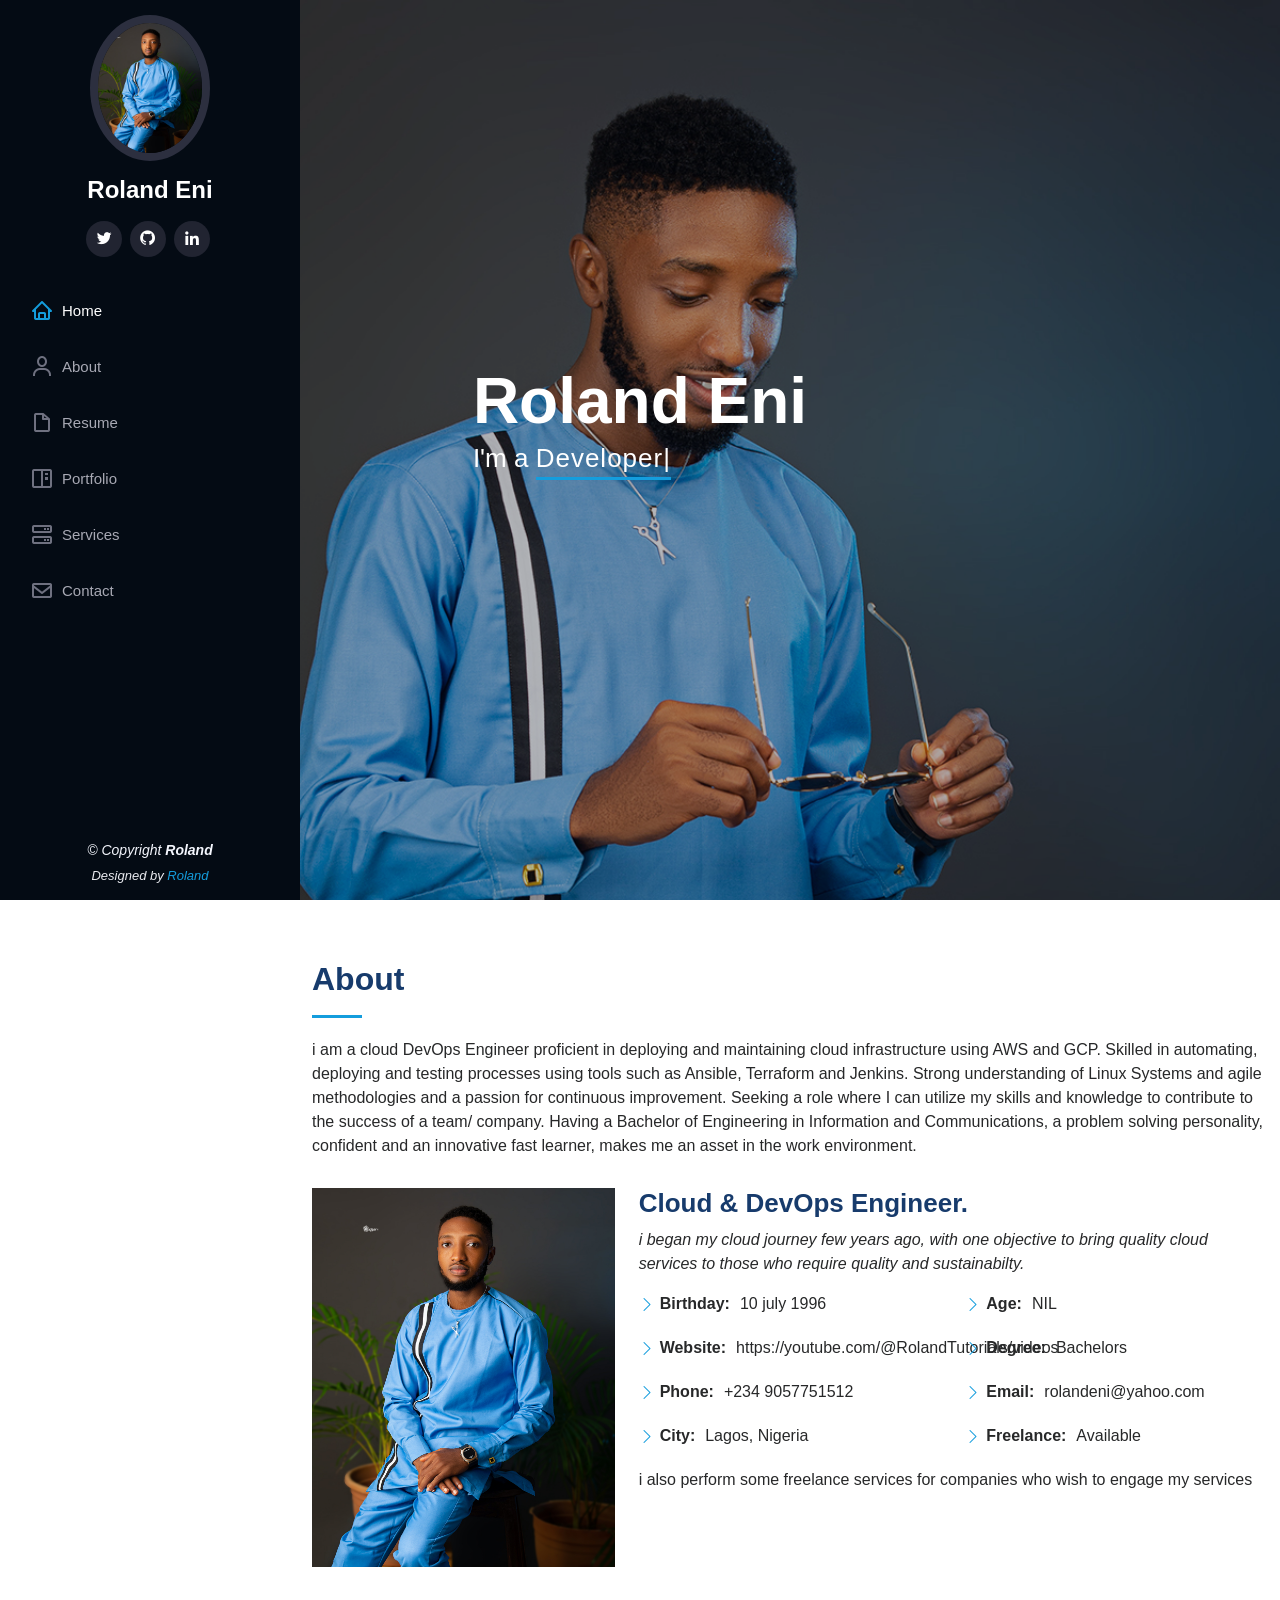
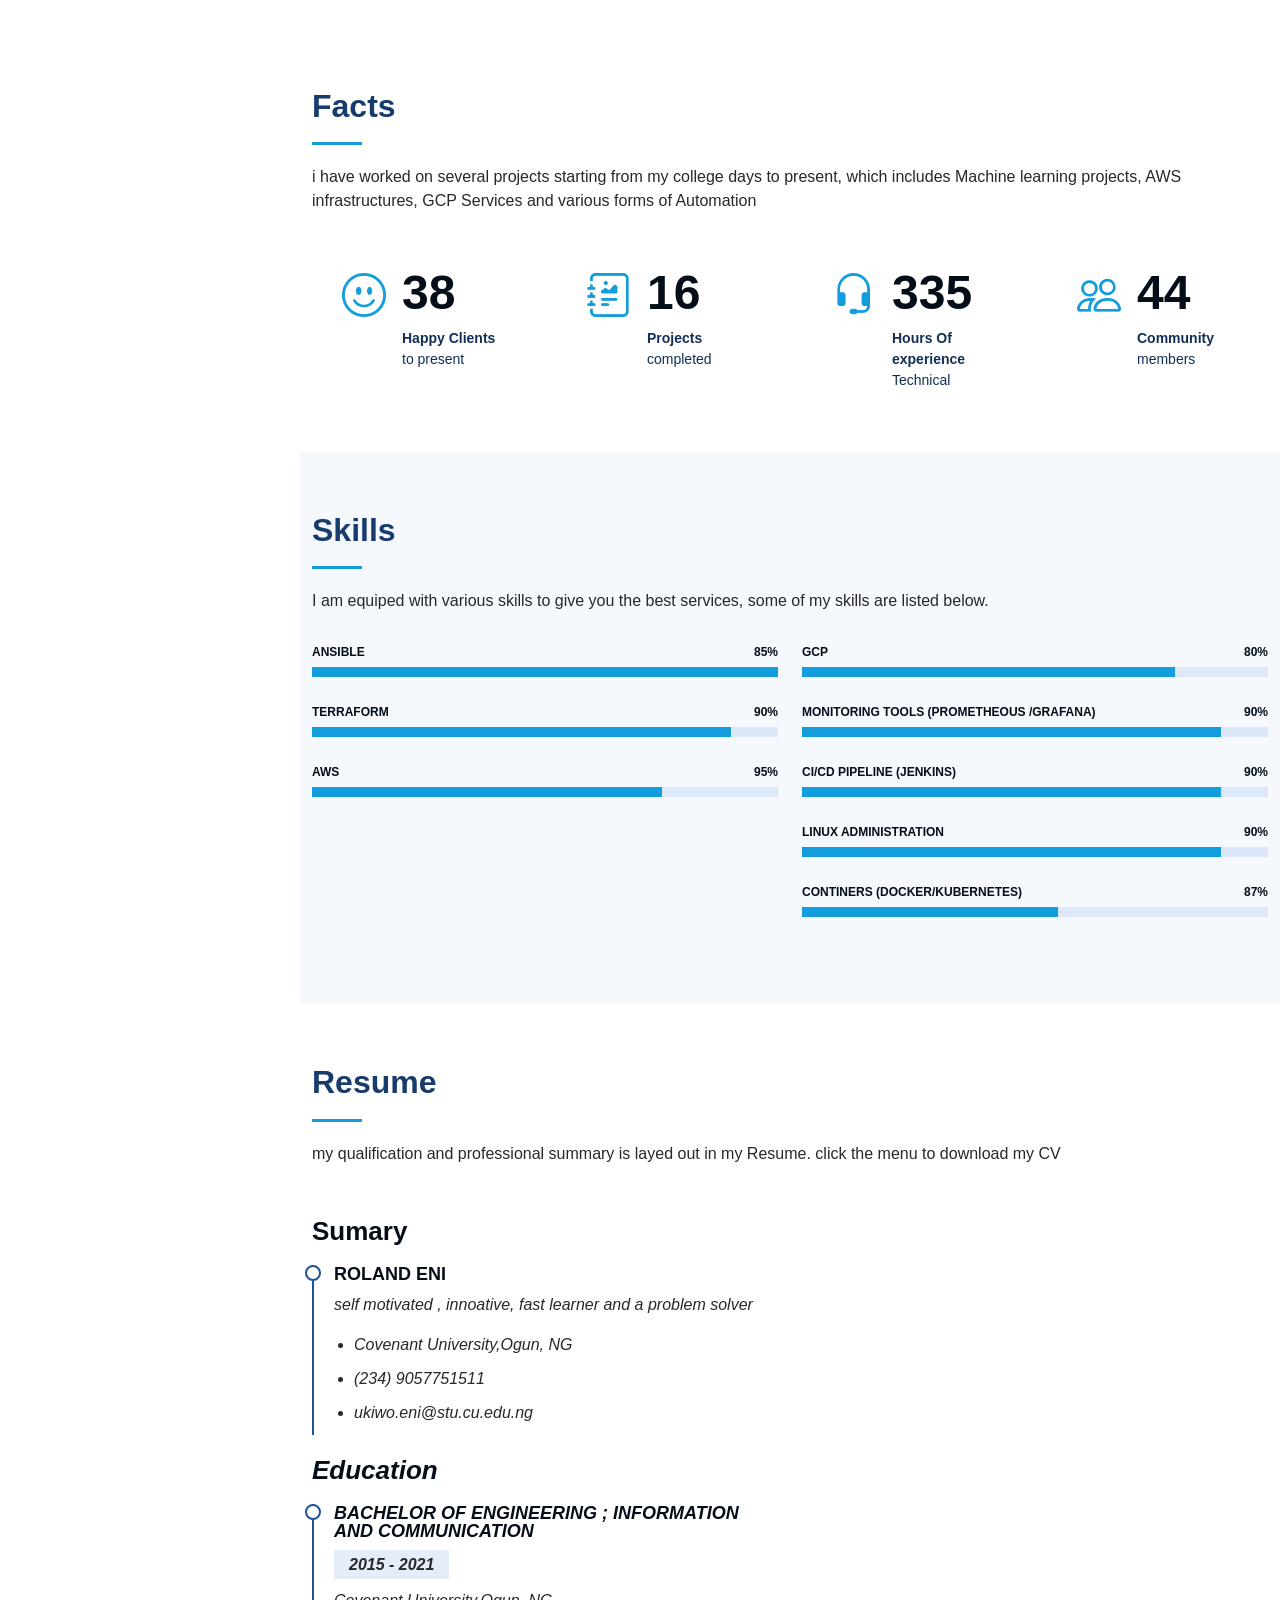
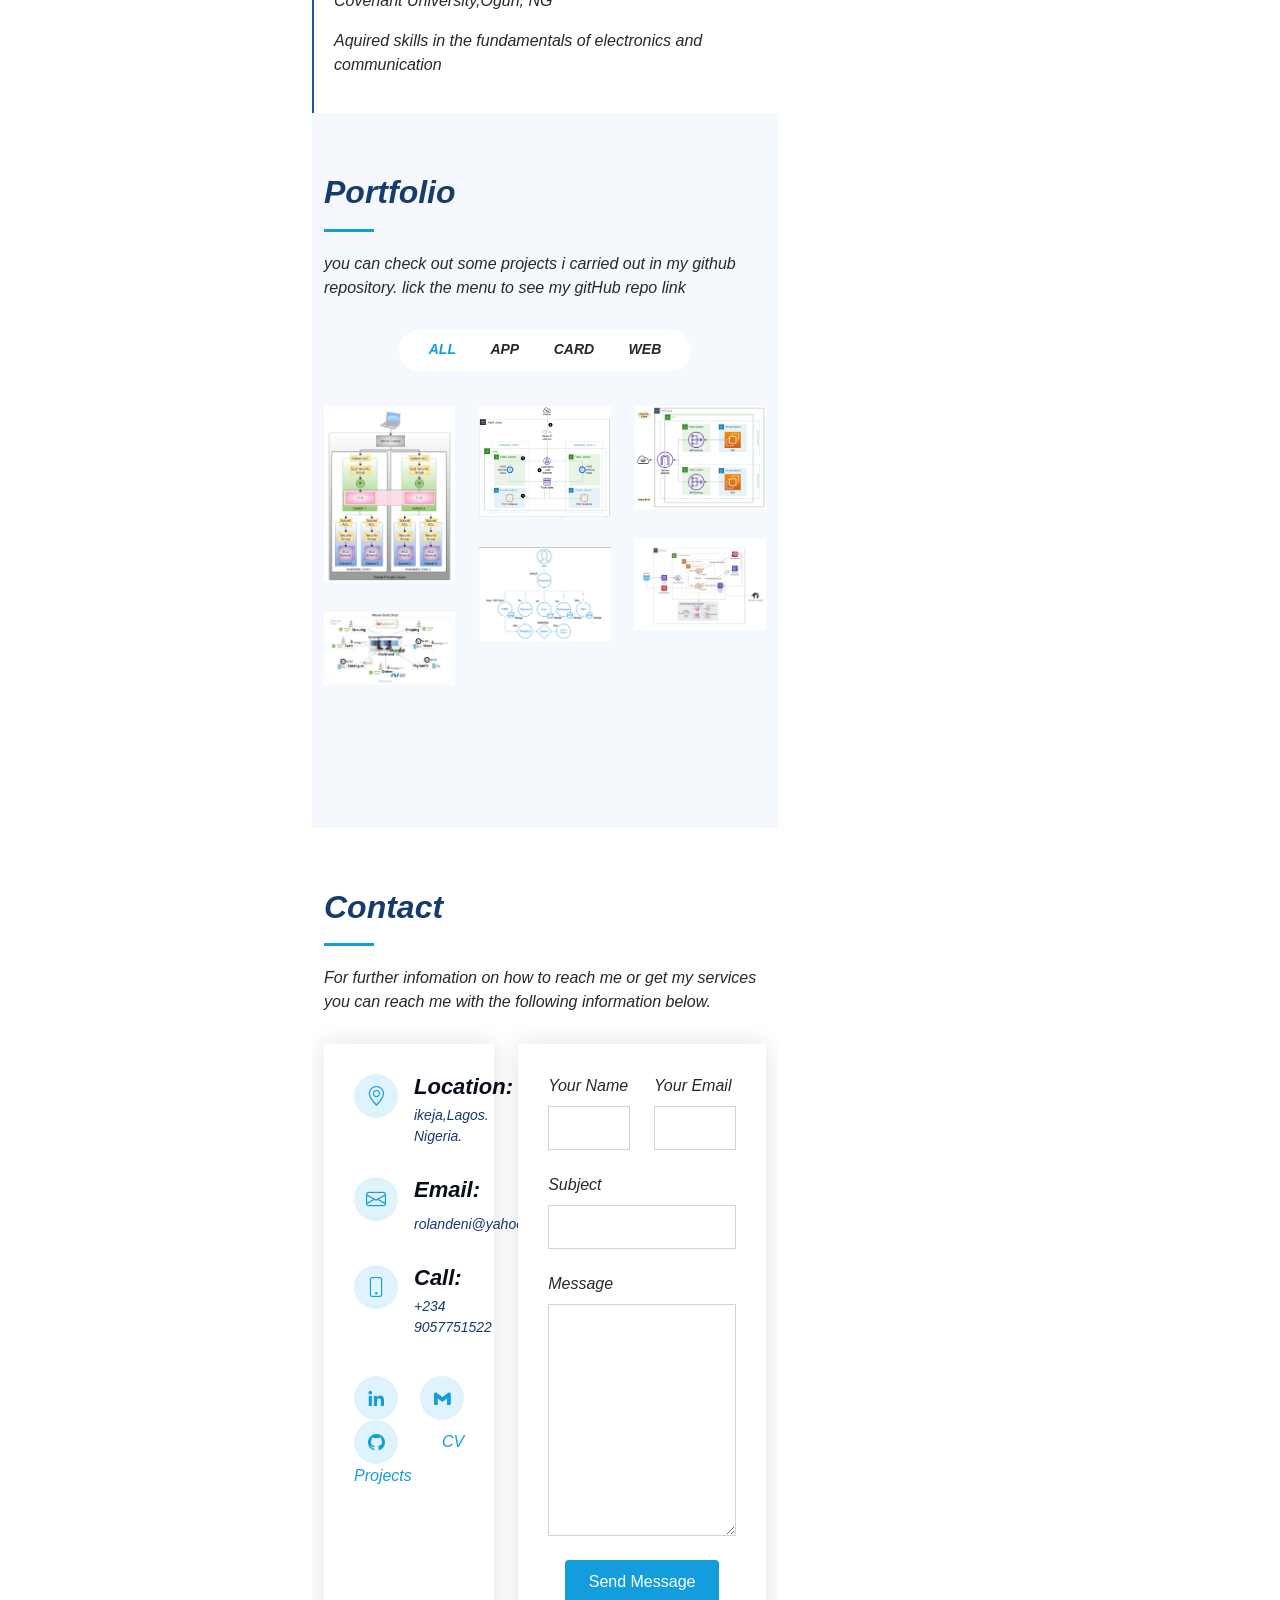
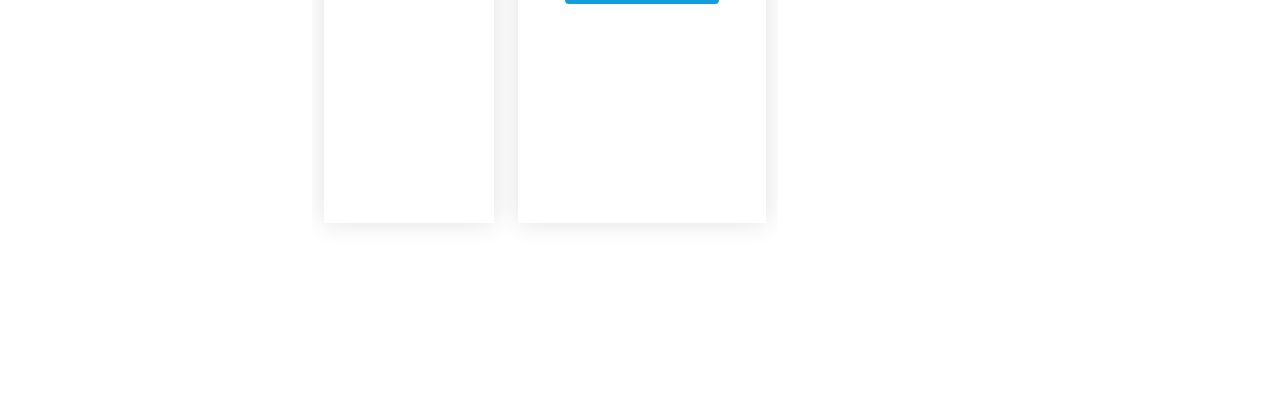
==== commit 1a40956e: "new" ====
--- a/index.html
+++ b/index.html
@@ -48,10 +48,10 @@
         <img src="assets/img/1profile-img.jpg" alt="" class="img-fluid rounded-circle">
         <h1 class="text-light"><a href="index.html">Roland Eni</a></h1>
         <div class="social-links mt-3 text-center">
-          <a href="#" class="twitter"><i class="bx bxl-twitter"></i></a>
-
-          <a href="#" class="Github"><i class="bx bxl-github"></i></a>
-          <a href="#" class="linkedin"><i class="bx bxl-linkedin"></i></a>
+          <a href="https://twitter.com/roland_eni" class="twitter"><i class="bx bxl-twitter"></i></a>
+
+          <a href="https://github.com/rolandeni" class="Github"><i class="bx bxl-github"></i></a>
+          <a href="https://www.linkedin.com/in/roland-eni" class="linkedin"><i class="bx bxl-linkedin"></i></a>
         </div>
       </div>
 
@@ -59,9 +59,9 @@
         <ul>
           <li><a href="#hero" class="nav-link scrollto active"><i class="bx bx-home"></i> <span>Home</span></a></li>
           <li><a href="#about" class="nav-link scrollto"><i class="bx bx-user"></i> <span>About</span></a></li>
-          <li><a href="#resume" class="nav-link scrollto"><i class="bx bx-file-blank"></i> <span>Resume</span></a></li>
-          <li><a href="#portfolio" class="nav-link scrollto"><i class="bx bx-book-content"></i> <span>Portfolio</span></a></li>
-          <li><a href="#services" class="nav-link scrollto"><i class="bx bx-server"></i> <span>Services</span></a></li>
+          <li><a href="https://drive.google.com/file/d/1mrvPmRD2rPSmB8YSKBp--JpYYjv062h5/view?usp=drivesdk" class="nav-link scrollto"><i class="bx bx-file-blank"></i> <span>Resume</span></a></li>
+          <li><a href="https://github.com/rolandeni" class="nav-link scrollto"><i class="bx bx-book-content"></i> <span>Portfolio</span></a></li>
+          <li><a href="https://www.linkedin.com/in/roland-eni" class="nav-link scrollto"><i class="bx bx-server"></i> <span>Services</span></a></li>
           <li><a href="#contact" class="nav-link scrollto"><i class="bx bx-envelope"></i> <span>Contact</span></a></li>
         </ul>
       </nav><!-- .nav-menu -->
@@ -85,7 +85,7 @@
 
         <div class="section-title">
           <h2>About</h2>
-          <p>i am a cloud DevOps Engineer proficient in deploying and maintaining cloud infrastructure using AWS and GCP. Skilled in automating, deploying and testing processes using tools such as Ansible, Terraform and Jenkins. Strong understanding of agile methodologies and a passion for continuous improvement. Seeking a role where I can utilize my skills and knowledge to contribute to the success of a team/ company. Having a Bachelor of Engineering in Information and Communications, a problem solving personality, confident and an innovative fast learner, makes me an asset in the work environment.</div>
+          <p>i am a cloud DevOps Engineer proficient in deploying and maintaining cloud infrastructure using AWS and GCP. Skilled in automating, deploying and testing processes using tools such as Ansible, Terraform and Jenkins. Strong understanding of Linux Systems and agile methodologies and a passion for continuous improvement. Seeking a role where I can utilize my skills and knowledge to contribute to the success of a team/ company. Having a Bachelor of Engineering in Information and Communications, a problem solving personality, confident and an innovative fast learner, makes me an asset in the work environment.</div>
 
         <div class="row">
           <div class="col-lg-4" data-aos="fade-right">
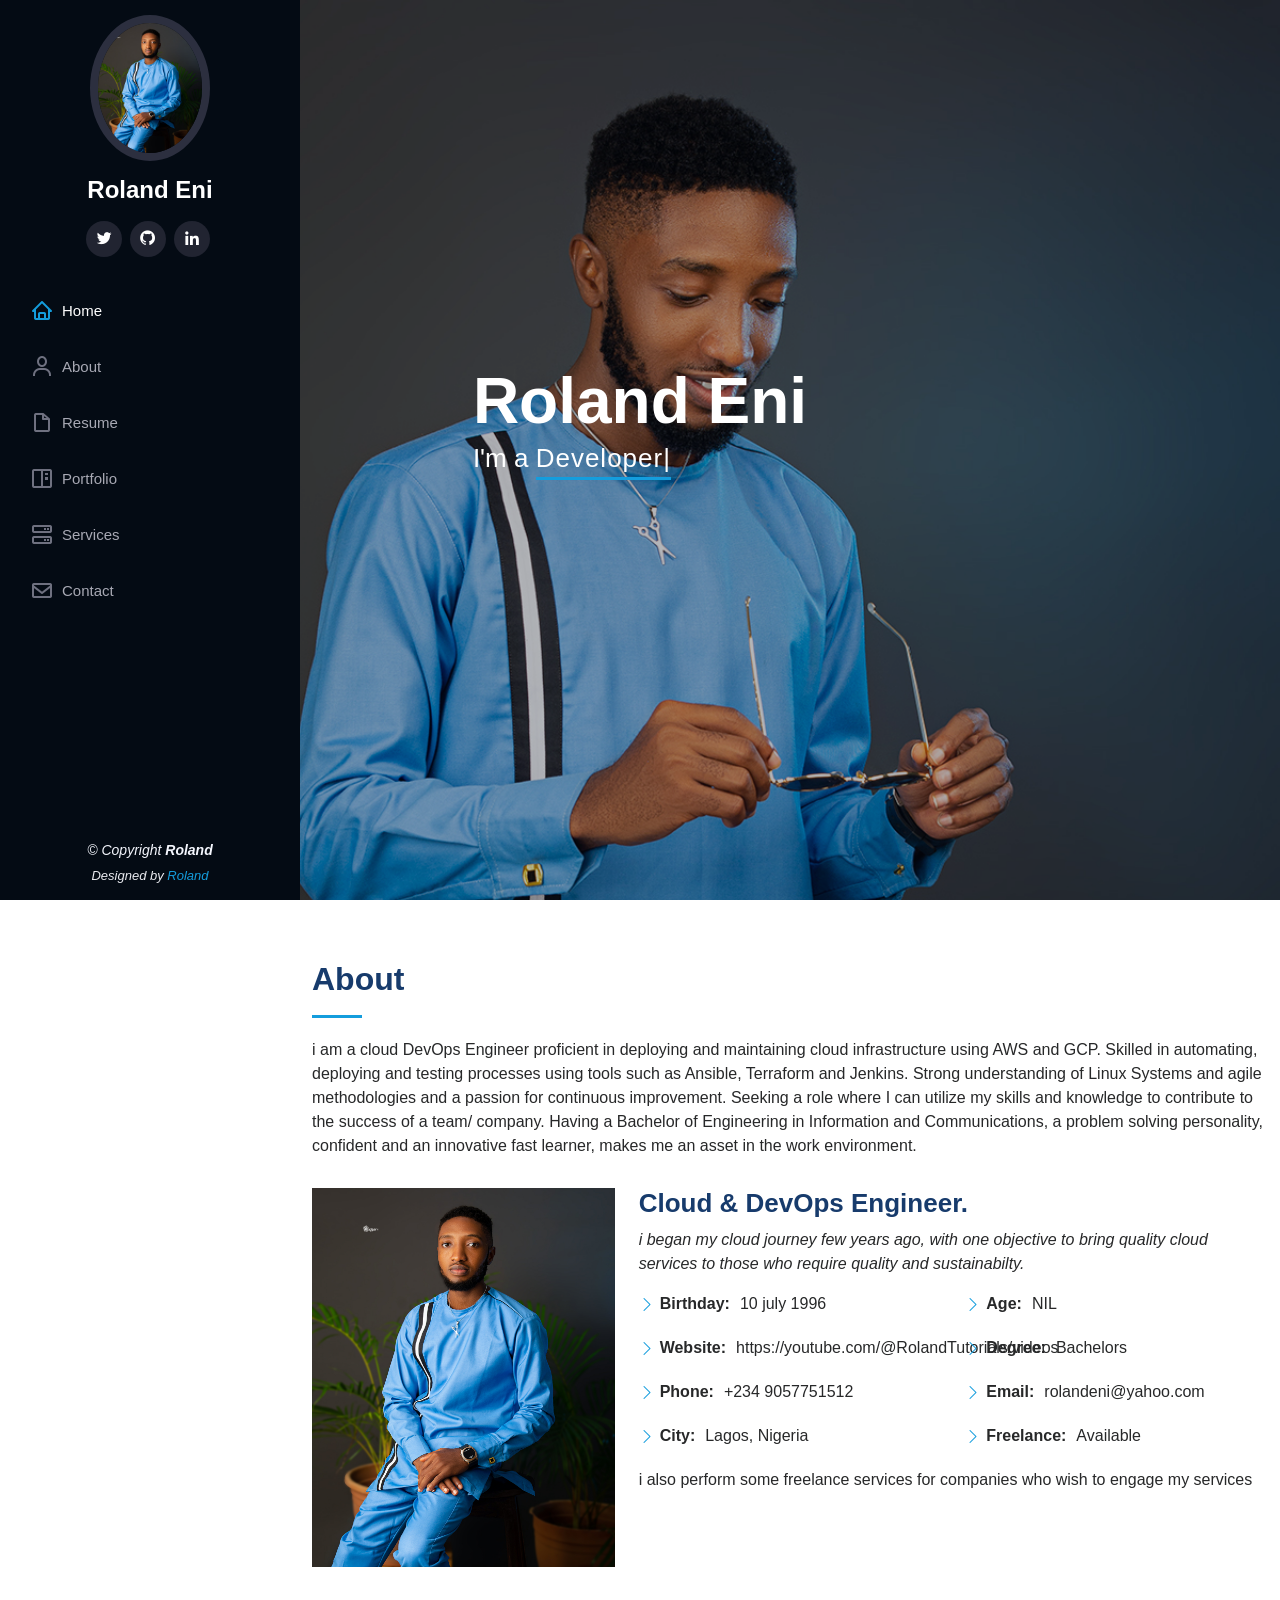
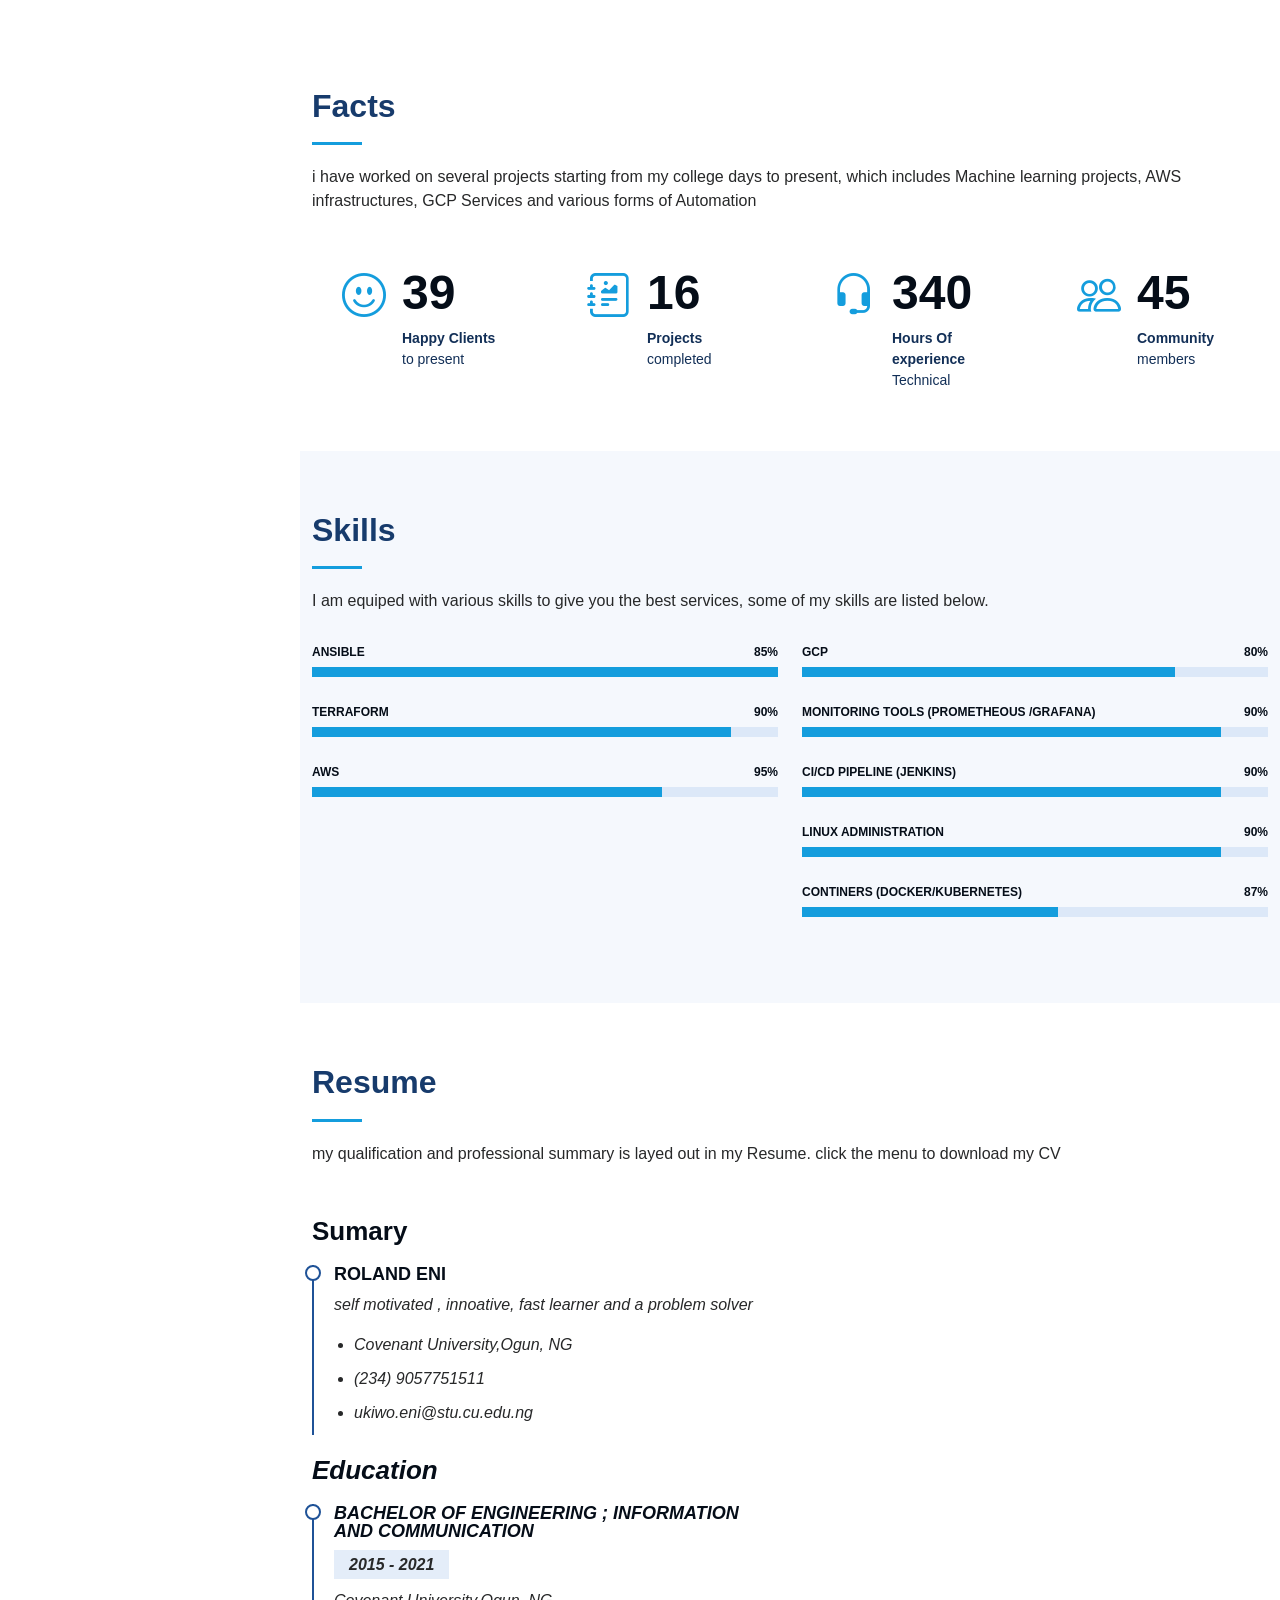
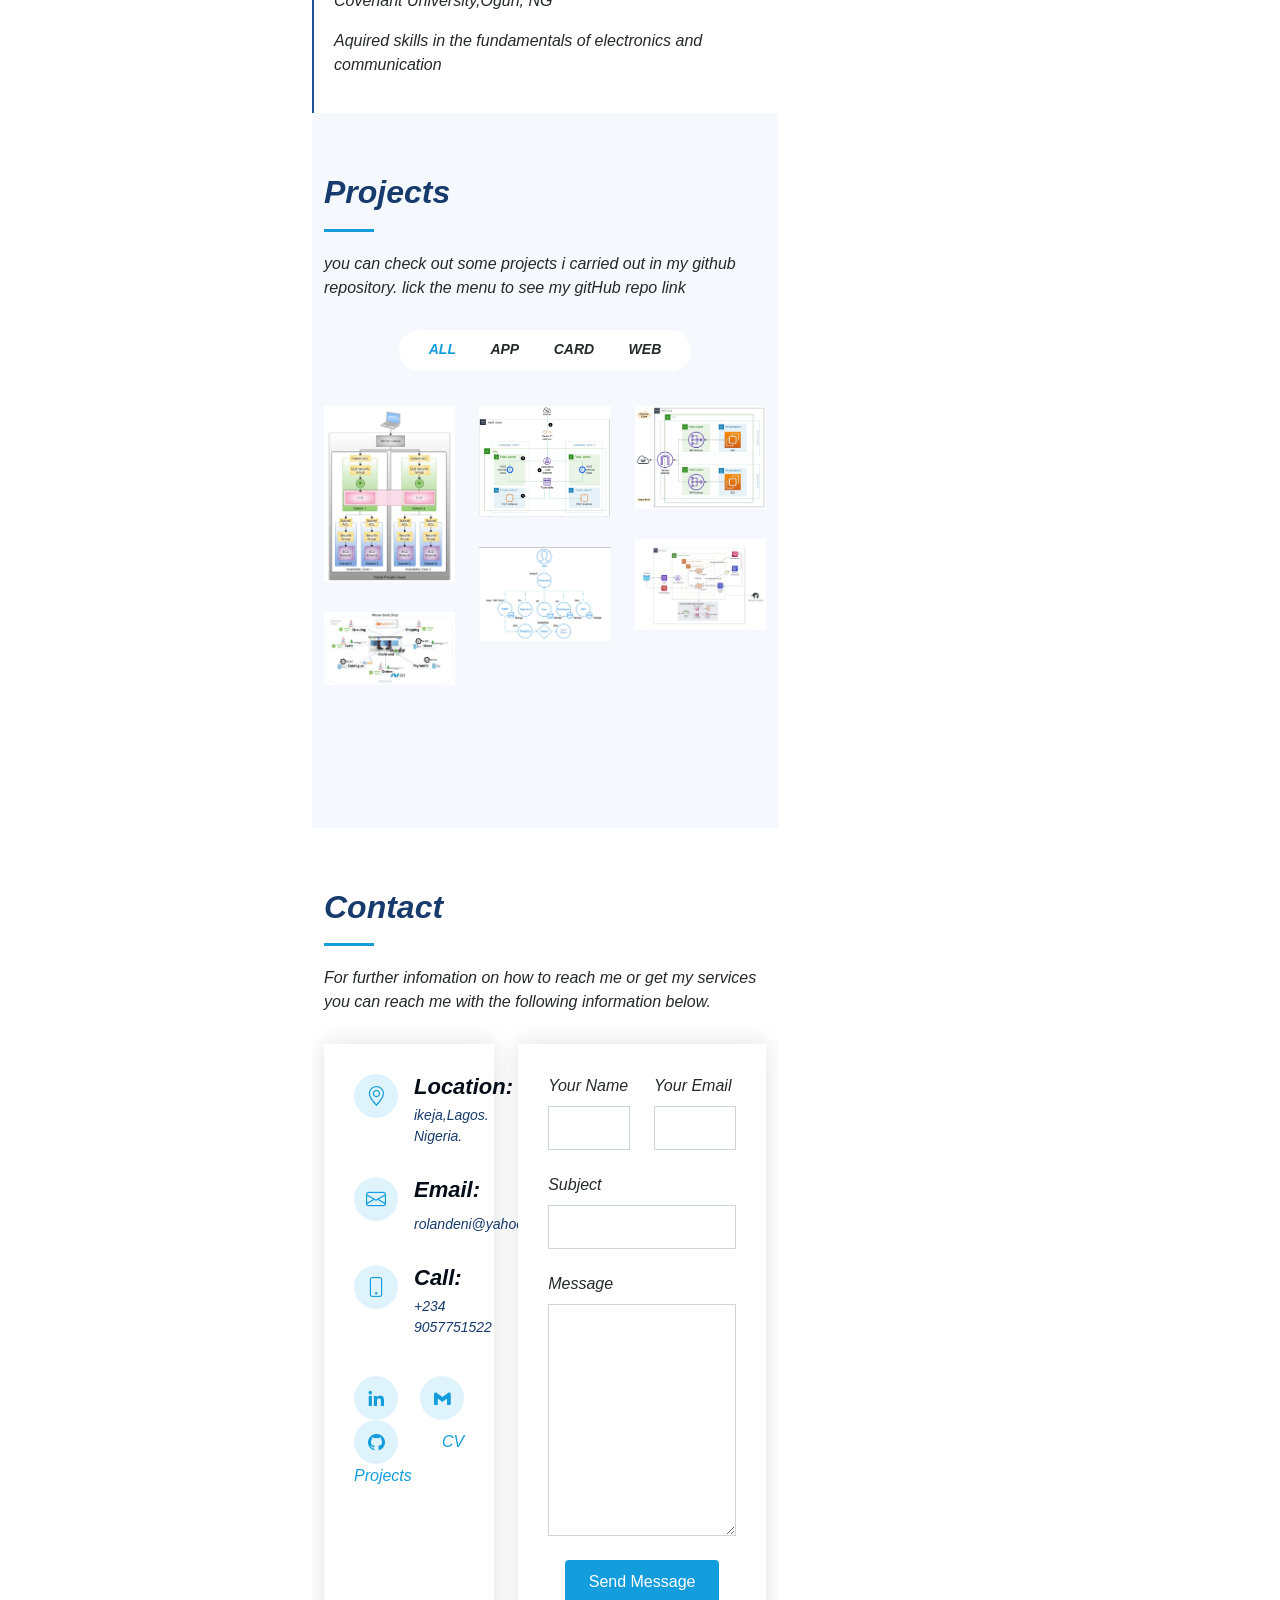
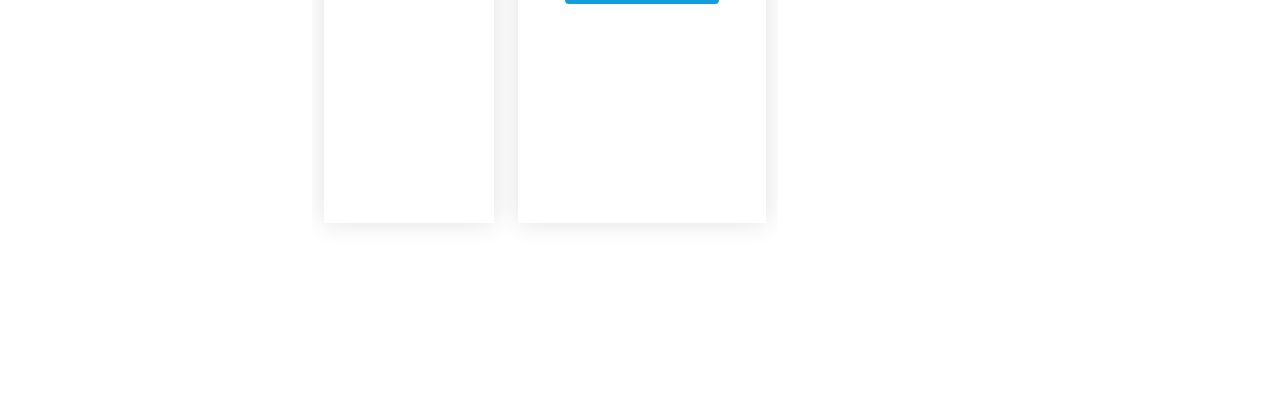
==== commit 3d77b9e1: "Updated" ====
--- a/index.html
+++ b/index.html
@@ -290,7 +290,7 @@
       <div class="container">
 
         <div class="section-title">
-          <h2>Portfolio</h2>
+          <h2>Projects</h2>
           <p> you can check out some projects i carried out  in my github repository. lick the menu to see my gitHub repo link </div>
 
         <div class="row" data-aos="fade-up">
@@ -520,4 +520,4 @@
 
 </body>
 
-</html>+</html>
